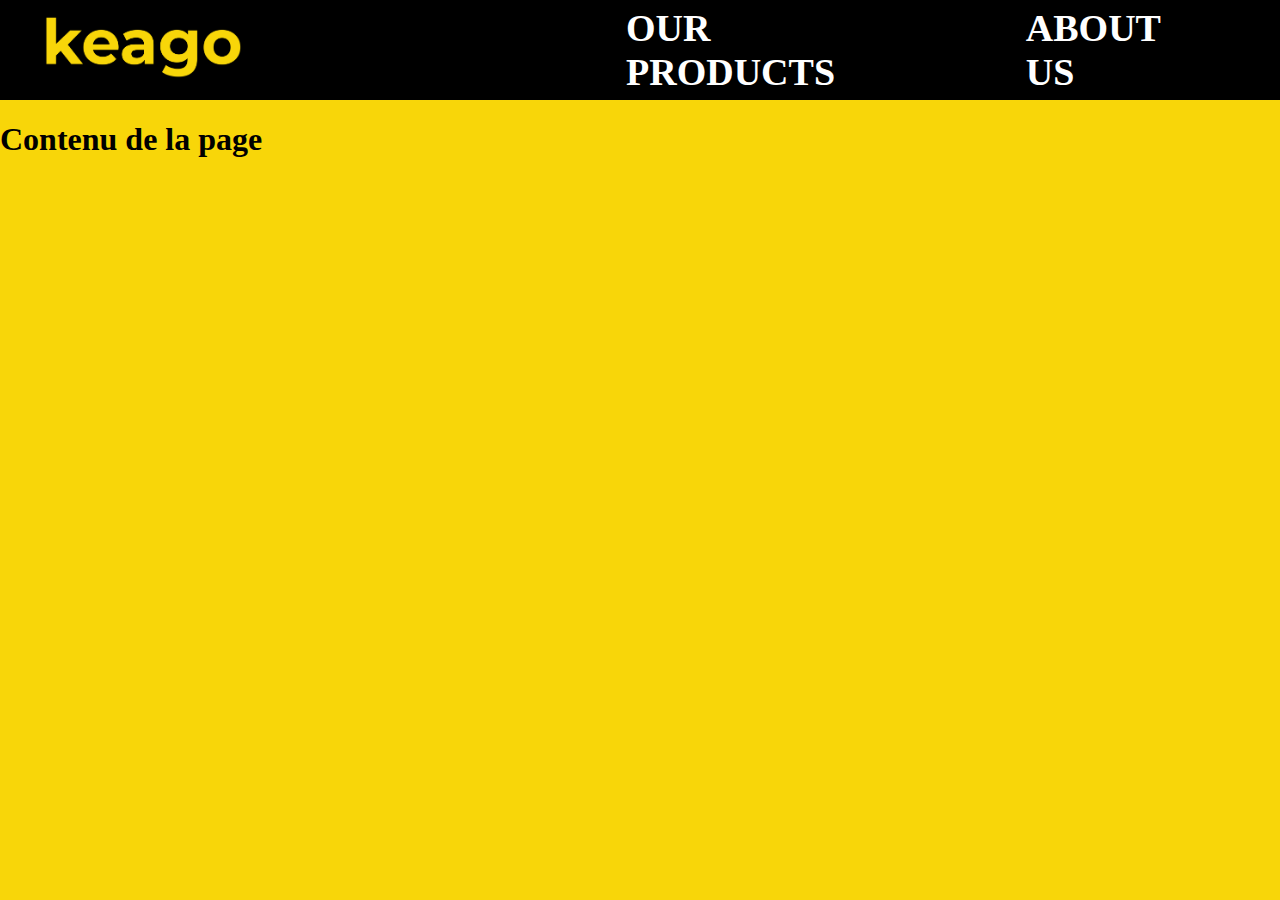
==== index.html @ 1e046e8f "Modification page produit ajout d'animation Header reponsive" ====
<!DOCTYPE html>
<html lang="fr">
  <head>
    <meta charset="utf-8">
    <title>Modèle de page</title>
    <meta charset="UTF-8">
    <meta name="description" content="Contenu de ma page">
    <meta name="author" content="Équipe 20 P2022 HÉTIC">
    <meta name="viewport" content="width=device-width, initial-scale=1.0">
    <link rel="stylesheet" href="fonts/TruenoRg.otf">
    <link rel="stylesheet" href="fonts/TruenoSBd.otf">
    <link rel="stylesheet" href="styles/style.css"/>
  </head>
  <body>
    <header>
      <div class="burgerMenu">
        <nav role="navigation">
          <div id="menuToggle">
            <input type="checkbox" />
            <span></span>
            <span></span>
            <span></span>
            <ul id="menu">
              <a href="ourProducts.html" class="burgerOption"><li>OUR PRODUCTS</li></a>
              <a href="aboutUs.html" class="burgerOption"><li>ABOUT US</li></a>
            </ul>
          </div>
        </nav>
      </div>
      <a href="index.html" class="keagoLogo">
        <img src="images/keago_logo.png" alt="logo">
      </a>
      <a href="ourProducts.html" class="header_option1">
        <h1>OUR PRODUCTS</h1>
      </a>
      <a href="aboutUs.html"  class="header_option2">
        <h1>ABOUT US</h1>
      </a>
    </header>
    <h1>Contenu de la page</h1>
    <script src="scripts/app.js"></script>
  </body>
</html>
---- styles/style.css ----
body { margin: 0 auto; background: #f8d609; }

header { margin: 0 auto; height: 9vh; min-width: 320px; min-height: 100px; background: black; display: flex; align-items: center; font-family: 'TruenoSBd'; font-size: 19px; }

header img { margin: 0 0 0 5vh; width: 18vh; min-width: 197px; min-height: 63px; }

.header_option1 { text-decoration: none; color: white; margin: 0 0 0 45%; }

.header_option2 { text-decoration: none; color: white; margin: 0 5% 0 7.85%; }

.header_option1:hover, .header_option2:hover { color: #F8D609; transition: all 0.2s ease-in; }

div.burgerMenu { display: none; }

@media screen and (max-width: 1850px) { .header_option1 { text-decoration: none; color: white; margin: 0 0 0 30%; } }
@media screen and (max-width: 1150px) { .keagoLogo { margin: 0 auto; }
  .header_option1 { display: none; }
  .header_option2 { display: none; }
  div.burgerMenu { display: block; }
  a.burgerOption { text-decoration: none; color: white; transition: color 0.3s ease; }
  a.burgerOption:hover { color: #F8D609; }
  #menuToggle { display: block; position: relative; left: 100%; z-index: 1; -webkit-user-select: none; user-select: none; }
  #menuToggle input { display: block; width: 40px; height: 32px; position: absolute; top: -7px; left: -5px; cursor: pointer; opacity: 0; z-index: 2; -webkit-touch-callout: none; }
  #menuToggle span { display: block; width: 33px; height: 4px; margin-bottom: 5px; position: relative; background: white; border-radius: 3px; z-index: 1; transform-origin: 4px 0px; transition: transform 0.5s cubic-bezier(0.77, 0.2, 0.05, 1), background 0.5s cubic-bezier(0.77, 0.2, 0.05, 1), opacity 0.55s ease; }
  #menuToggle span:first-child { transform-origin: 0% 0%; }
  #menuToggle span:nth-last-child(2) { transform-origin: 0% 100%; }
  #menuToggle input:checked ~ span { opacity: 1; transform: rotate(45deg) translate(-2px, -1px); background: #F8D609; }
  #menuToggle input:checked ~ span:nth-last-child(3) { opacity: 0; transform: rotate(0deg) scale(0.2, 0.2); }
  #menuToggle input:checked ~ span:nth-last-child(2) { transform: rotate(-45deg) translate(0, -1px); }
  #menu { position: absolute; width: 30vw; height: 20vh; min-width: 320px; margin: -3.5vh 0 0 -50px; padding: 1vh 0 0 10vw; top: 9vh; background: black; list-style-type: none; -webkit-font-smoothing: antialiased; transform-origin: 0% 0%; transform: translate(-100%, 0); transition: transform 0.5s cubic-bezier(0.77, 0.2, 0.05, 1); }
  #menu li { margin-left: 10px; margin-right: 0; padding: 10px 0; font-size: 3vh; }
  #menuToggle input:checked ~ ul { transform: none; } }
main { font-family: TruenoSBd; }

.productsDisplay { height: 91vh; min-height: 700px; background-image: radial-gradient(circle at bottom left, #f8d609, rgba(253, 80, 0, 0.5) 150%); display: flex; align-items: center; flex-direction: column; }

.displayAnimation { position: relative; width: 60vw; height: 500px; display: flex; justify-content: center; align-items: flex-end; }

.padlock_display_animation { width: 8vw; height: 20vh; position: relative; }

.padlock_display_animation:hover .padlock_ring_display { transform: translateY(-22px); transition-duration: 0.5s; }

.padlock_display_animation img { width: 70%; position: absolute; left: 15%; bottom: 0; transition-duration: 0.5s; z-index: 4; }

.deadbolt_display_animation { width: 8vw; height: 35vh; position: relative; }

.deadbolt_display_animation:hover .deadbolt_display { transform: rotate(60deg); transition-duration: 0.5s; }

.deadbolt_display_animation img { width: 70%; position: absolute; left: 15%; bottom: -38px; transition-duration: 0.5s; z-index: 3; }

.mortise_display_animation { width: 13vw; height: 46vh; position: relative; }

.mortise_display_animation:hover .mortise_display { transform: rotate(30deg); transition-duration: 0.5s; }

.mortise_display_animation img { width: 140%; position: absolute; left: -20%; bottom: 0; transition-duration: 0.5s; z-index: 2; }

.indoor_latch_display_animation { width: 15vw; height: 13vh; position: relative; }

.indoor_latch_display_animation:hover .indoor_latch_display { transform: rotate(30deg); transition-duration: 0.5s; }

.indoor_latch_display_animation img { width: 160%; position: absolute; left: -50%; bottom: 0; transition-duration: 0.5s; z-index: 1; }

.productsDisplay_img { width: 60vw; margin-left: 19vw; margin-top: 10vh; }

.productsDisplayIntroduction { margin-top: 3vh; }

.productsDisplay_button { margin-top: 3vh; text-decoration: none; color: white; width: 250px; background-color: black; border-radius: 100px; display: flex; justify-content: center; align-items: center; }

.productsDisplay_button:hover { color: black; background-color: white; transition: All 0.2s ease-in; }

.productsComparesion { background-color: white; width: 100vw; height: 100vh; display: flex; flex-wrap: wrap; justify-content: center; align-items: center; }

.productscomparesion_product1 { width: 46vw; height: 46vh; background-color: black; border-radius: 20px; margin: 0 2vh 0 0; display: flex; align-items: center; }

.productscomparesion_product1:hover .mortise_latch { transform: rotate(40deg); transition-duration: 0.5s; }

.product1_containerImg { width: 22%; height: 100%; margin-left: 4%; margin-right: 2%; position: relative; }

.product1_containerImg img { position: absolute; top: 6%; left: -50%; width: 150%; transition-duration: 0.5s; }

.productscomparesion_product1 .mortise_description { width: 72%; height: 80%; background-color: black; color: white; font-size: 1.5rem; display: flex; justify-content: center; flex-wrap: wrap; }

.productscomparesion_product1 .mortise_description h2 { margin: 0 auto; }

.products1_characteristic { width: 96%; height: 68%; text-align: center; }

.products1_characteristic img { width: 80%; height: 80%; }

.mortise_description .mortise_text { width: 100%; }

.productscomparesion_product2 { width: 46vw; height: 46vh; background-color: black; border-radius: 20px; margin: 0 0 0 2vh; display: flex; align-items: center; }

.productscomparesion_product2:hover .deadbolt_latch { transform: rotate(60deg); transition-duration: 0.5s; }

.product2_containerImg { width: 22%; height: 100%; margin-left: 4%; margin-right: 2%; position: relative; }

.product2_containerImg img { width: 50%; position: absolute; top: 20%; left: 15%; transition-duration: 0.5s; }

.productscomparesion_product2 .deadbolt_description { width: 72%; height: 80%; background-color: black; color: white; font-size: 1.5rem; display: flex; justify-content: center; flex-wrap: wrap; }

.productscomparesion_product2 .deadbolt_description h2 { margin: 0 auto; }

.productscomparesion_product2 .deadbolt_description img { width: 98%; height: 68%; }

.dead_description .deadbolt_text { width: 100%; }

.productscomparesion_product3 { width: 46vw; height: 46vh; background-color: black; border-radius: 20px; margin: 0 2vh 0 0; display: flex; align-items: center; }

.productscomparesion_product3:hover .product3_containerImg img { transform: rotate(40deg); transition-duration: 0.5s; }

.product3_containerImg { width: 22%; height: 100%; margin-left: 4%; margin-right: 2%; position: relative; }

.product3_containerImg img { width: 180%; position: absolute; top: 40%; left: -80%; transition-duration: 0.5s; }

.productscomparesion_product3 .indoor_latch_description { width: 72%; height: 80%; background-color: black; color: white; font-size: 1.5rem; display: flex; justify-content: center; flex-wrap: wrap; }

.productscomparesion_product3 .indoor_latch_description h2 { margin: 0 auto; }

.productscomparesion_product3 .indoor_latch_description img { width: 98%; height: 68%; }

.indoor_latch_description .indoor_latch_text { width: 100%; }

.productscomparesion_product4 { width: 46vw; height: 46vh; background-color: black; border-radius: 20px; margin: 0 0 0 2vh; display: flex; align-items: center; }

.productscomparesion_product4:hover .padlock_ring { transform: translateY(-23px); transition-duration: 0.5s; }

.product4_containerImg { width: 22%; height: 100%; margin-left: 4%; margin-right: 2%; position: relative; }

.product4_containerImg img { position: absolute; width: 60%; top: 25%; left: 10%; transition-duration: 0.5s; }

.productscomparesion_product4 .padlock_description { width: 72%; height: 80%; background-color: black; color: white; font-size: 1.5rem; display: flex; justify-content: center; flex-wrap: wrap; }

.productscomparesion_product4 .padlock_description h2 { margin: 0 auto; }

.productscomparesion_product4 .padlock_description img { width: 98%; height: 68%; }

.padlock_description .padlock_text { width: 100%; }

.footerTest { width: 100vw; height: 10vh; background-color: red; }

@media screen and (max-width: 1850px) { .productscomparesion_product1 { width: 45vw; }
  .productscomparesion_product2 { width: 45vw; }
  .productscomparesion_product3 { width: 45vw; }
  .productscomparesion_product4 { width: 45vw; } }
@media screen and (max-width: 1150px) { .productsDisplay_img { width: 80vw; margin: 0; }
  .productscomparesion_product1 { width: 80vw; margin: 2.5vh 0 1.5vh; }
  .productscomparesion_product2 { width: 80vw; margin: 1.5vh 0 1.5vh; }
  .productscomparesion_product3 { width: 80vw; margin: 1.5vh 0 1.5vh; }
  .productscomparesion_product4 { width: 80vw; margin: 1.5vh 0 2.5vh; }
  .productsComparesion { height: 100%; } }

/*# sourceMappingURL=style.css.map */
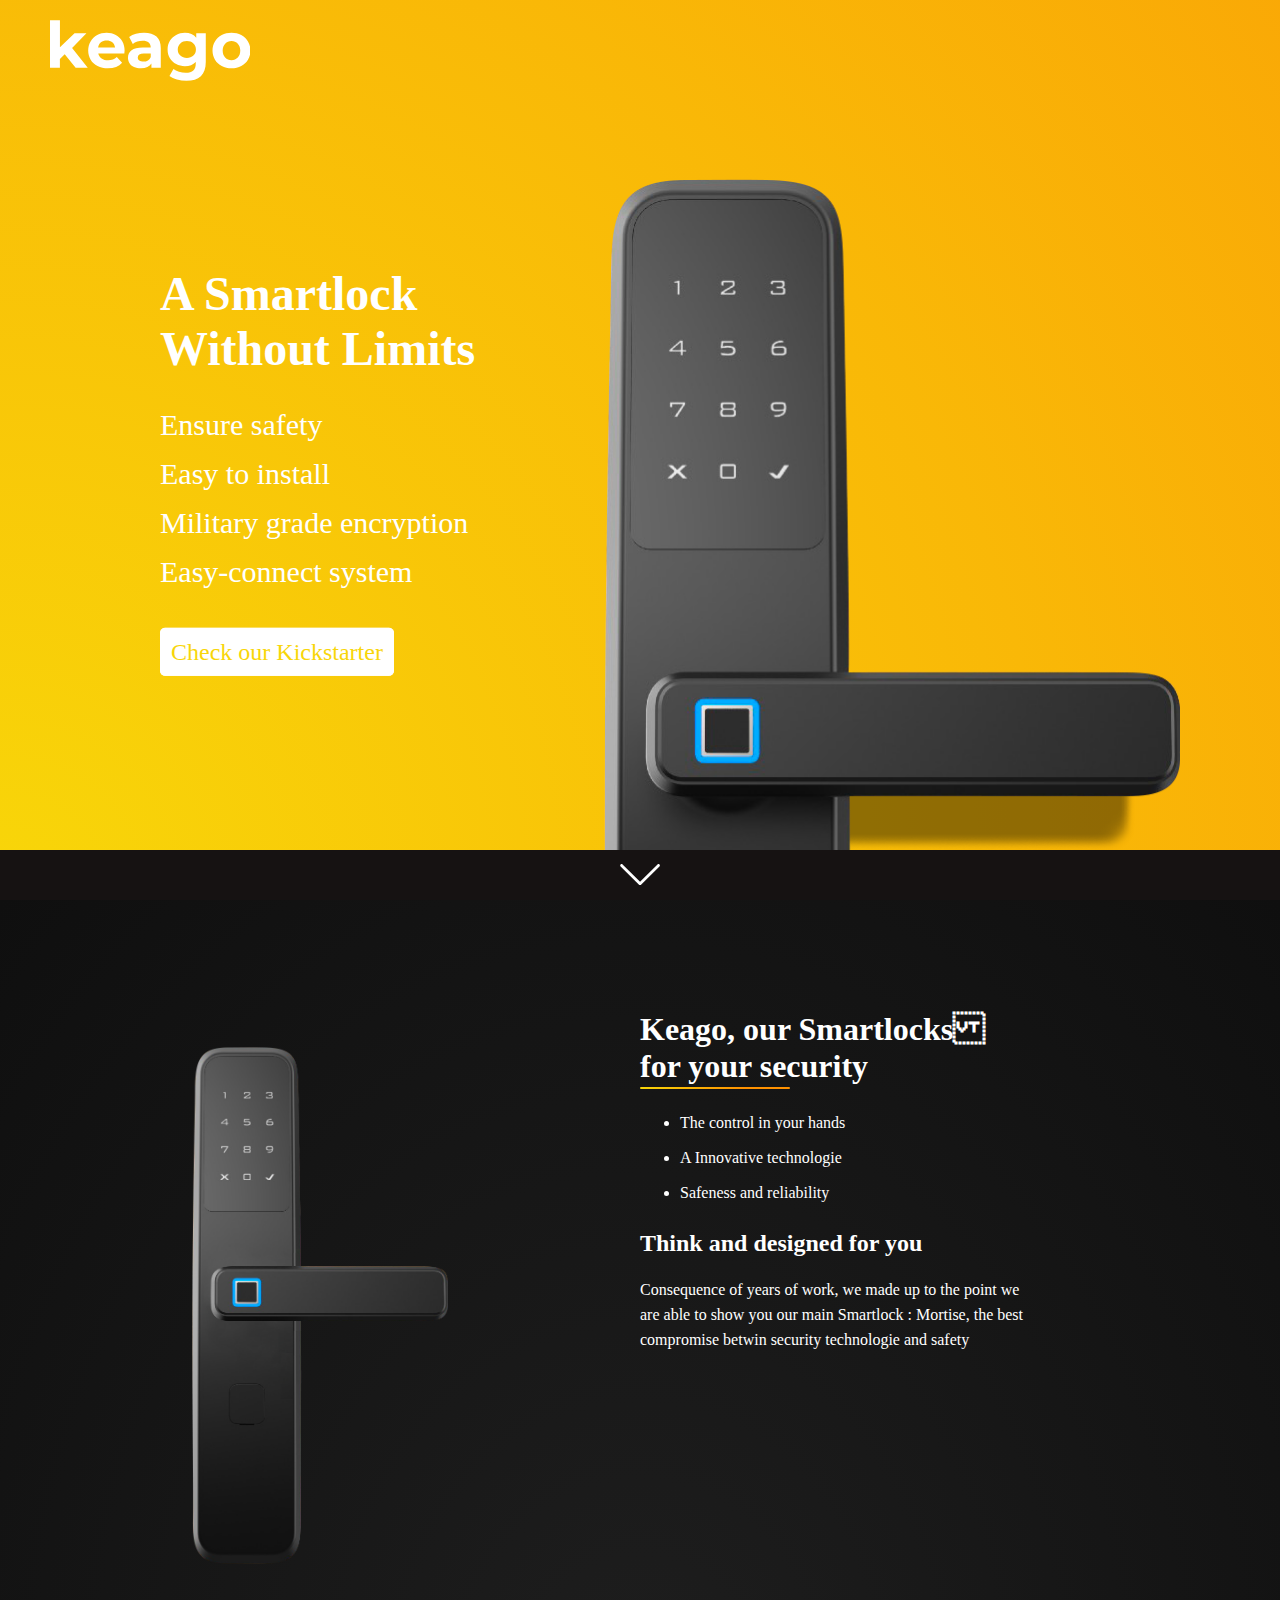
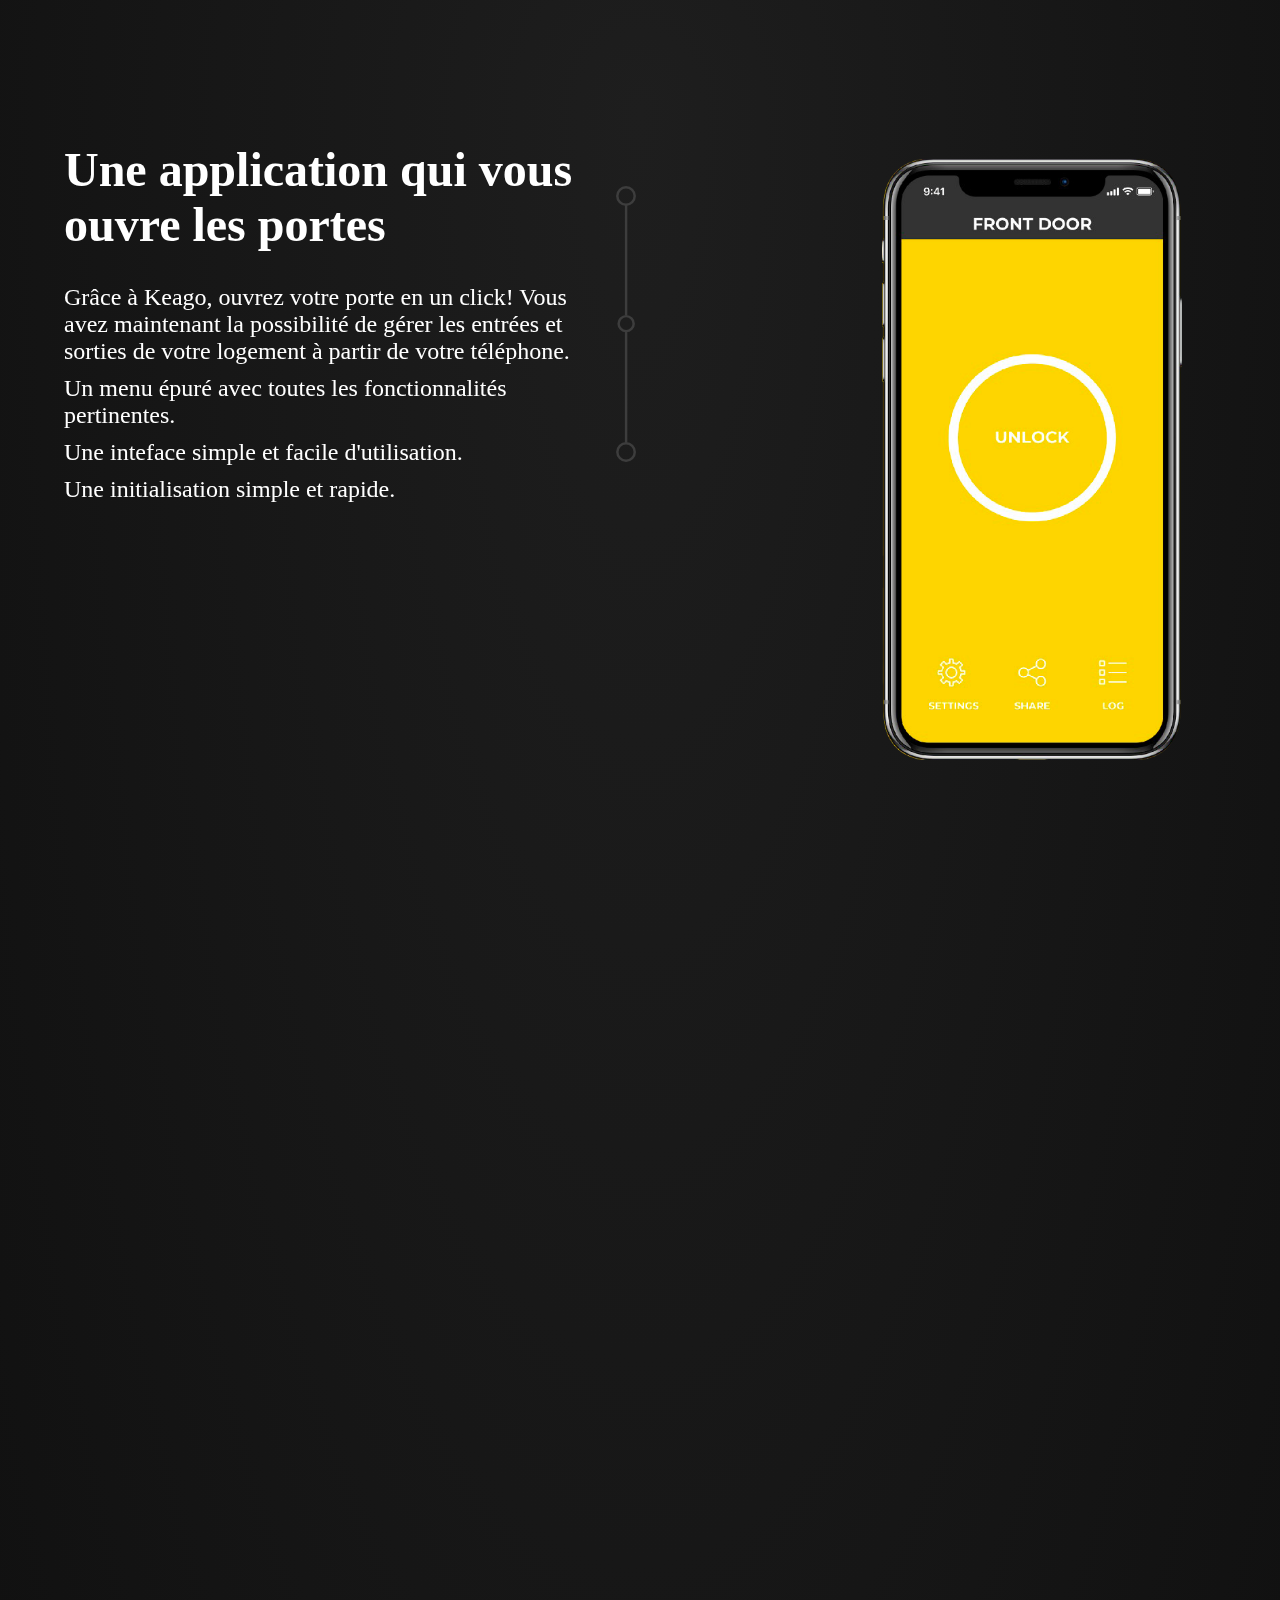
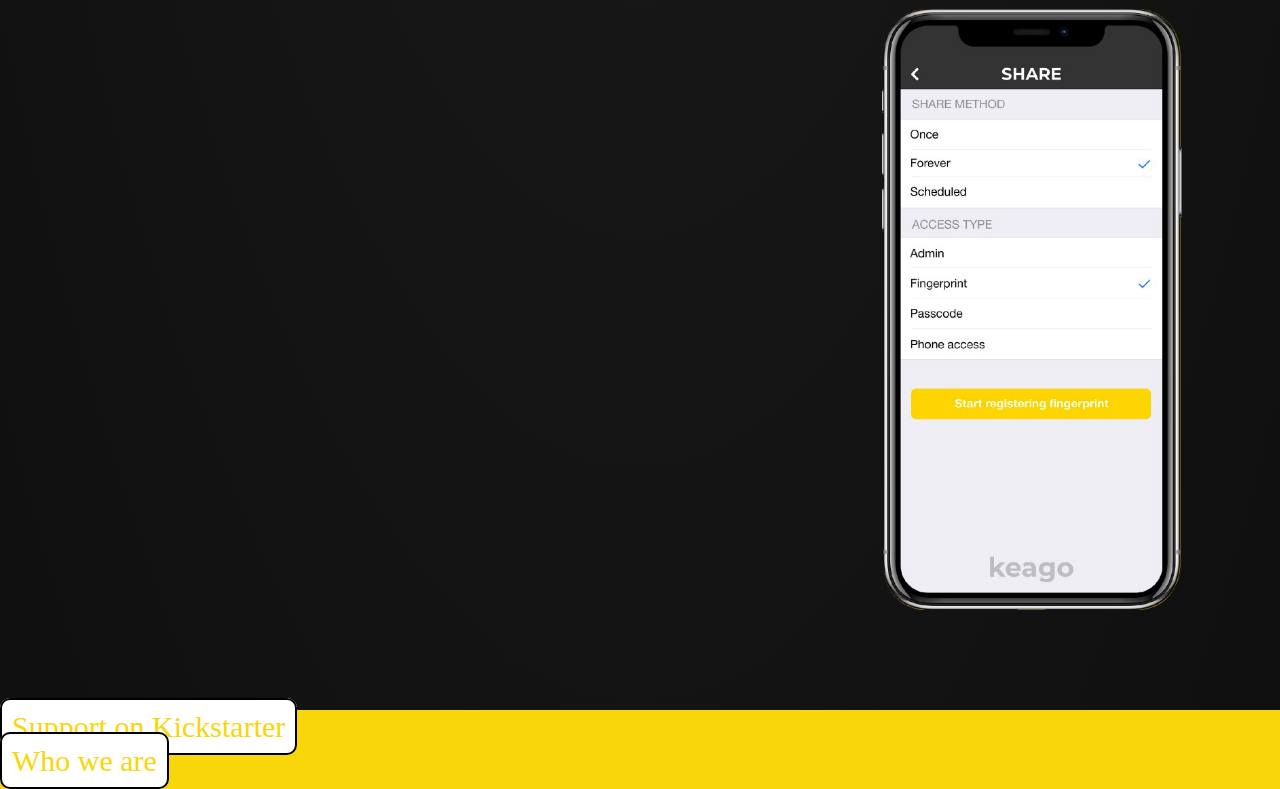
==== commit 3e73d747: "Presentation Mobile + responsive" ====
--- a/index.html
+++ b/index.html
@@ -5,39 +5,86 @@
     <title>Modèle de page</title>
     <meta charset="UTF-8">
     <meta name="description" content="Contenu de ma page">
-    <meta name="author" content="Équipe 20 P2022 HÉTIC">
+    <meta name="keywords" content="HTML,CSS,XML,JavaScript">
+    <meta name="author" content="Louis Stuyck">
     <meta name="viewport" content="width=device-width, initial-scale=1.0">
-    <link rel="stylesheet" href="fonts/TruenoRg.otf">
-    <link rel="stylesheet" href="fonts/TruenoSBd.otf">
     <link rel="stylesheet" href="styles/style.css"/>
   </head>
   <body>
-    <header>
-      <div class="burgerMenu">
-        <nav role="navigation">
-          <div id="menuToggle">
-            <input type="checkbox" />
-            <span></span>
-            <span></span>
-            <span></span>
-            <ul id="menu">
-              <a href="ourProducts.html" class="burgerOption"><li>OUR PRODUCTS</li></a>
-              <a href="aboutUs.html" class="burgerOption"><li>ABOUT US</li></a>
-            </ul>
+    <nav>
+      <div class="logo"></div>
+    </nav>
+    <main>
+      <div class="newProd"> <!-- Produit Phare -->
+        <div class="description">
+            <div class="txt">
+                <h1>A Smartlock <br/> Without Limits</h1>
+                <p>Ensure safety</p>
+                <p>Easy to install</p>
+                <p>Military grade encryption</p>
+                <p>Easy-connect system</p>
+            </div>
+            <a href="https://www.kickstarter.com/projects/2118084512/726581252?ref=557109&amp;token=0f8d92ff" target="_blank">Check our Kickstarter</a>
+        </div>
+        <div class="produit"></div>
+      <a id="next" href="#newPres"></a>
+      </div>
+      <div class="newPres" id="newPres"> <!-- Presentation Produit Phare -->
+        <div class="presProduct"></div>
+        <div class="presTxt">
+          <h1>Keago, our Smartlocks+<br/>for your security</h1>
+          <div class="trait"></div>
+          <ul>
+            <li>The control in your hands</li>
+            <li>A Innovative technologie</li>
+            <li>Safeness and reliability</li>
+          </ul>
+          <h2>Think and designed for you</h2>
+          <p>Consequence of years of work, we made up to the point we are able to show you our main Smartlock : Mortise, the best compromise betwin security technologie and safety</p>
+        </div>
+      </div>
+      <div class="appMob">
+          <div class="container">
+            <div class="txtMob">
+              <div class="txtMob_1">
+                  <h1>Une application qui vous ouvre les portes</h1>
+                  <p>Grâce à Keago, ouvrez votre porte en un click! Vous avez maintenant la possibilité de gérer les entrées et sorties de votre logement à partir de votre téléphone.</p>
+                  <p class="slide_1">Un menu épuré avec toutes les fonctionnalités pertinentes.</p>
+                  <p class="slide_2">Une inteface simple et facile d'utilisation.</p>
+                  <p class="slide_3">Une initialisation simple et rapide.</p>
+              </div>
+              <div class="progress">
+                <div class="progress-container">
+                  <div class="progress-bar" id="progressBar"></div>
+                </div>
+              </div>
+            </div>
+            <div class="parallax_1"></div>
+            <div class="parallax_2"></div>
+            <div class="parallax_3"></div>
           </div>
-        </nav>
       </div>
-      <a href="index.html" class="keagoLogo">
-        <img src="images/keago_logo.png" alt="logo">
-      </a>
-      <a href="ourProducts.html" class="header_option1">
-        <h1>OUR PRODUCTS</h1>
-      </a>
-      <a href="aboutUs.html"  class="header_option2">
-        <h1>ABOUT US</h1>
-      </a>
-    </header>
-    <h1>Contenu de la page</h1>
+      <div class="safe">
+        <div class="lock">
+
+        </div>
+        <div class="cyber">
+
+        </div>
+      </div>
+      <div class="downButton">
+        <div class='kickstarter'>
+            <a href="https://www.kickstarter.com/projects/2118084512/726581252?ref=557109&amp;token=0f8d92ff" target="_blank">Support on Kickstarter</a>
+        </div>
+        <div class="aboutUs">
+            <a href="#">Who we are</a>
+        </div>
+      </div>
+    </main>
+    <footer>
+
+    </footer>
     <script src="scripts/app.js"></script>
   </body>
 </html>
--- a/styles/style.css
+++ b/styles/style.css
@@ -1,152 +1,111 @@
-body { margin: 0 auto; background: #f8d609; }
+@charset "UTF-8";
+/*# sourceMappingURL=style.css.map */
+html { margin: 0; }
 
-header { margin: 0 auto; height: 9vh; min-width: 320px; min-height: 100px; background: black; display: flex; align-items: center; font-family: 'TruenoSBd'; font-size: 19px; }
+body { background-color: #f8d609; margin: 0; }
 
-header img { margin: 0 0 0 5vh; width: 18vh; min-width: 197px; min-height: 63px; }
+/** Navigation/Menu Start **/
+nav .logo { background: url("../img/logo.svg") no-repeat; background-size: cover; width: 200px; height: 61px; position: absolute; z-index: 999; top: 20px; left: 50px; }
 
-.header_option1 { text-decoration: none; color: white; margin: 0 0 0 45%; }
+/** Navigation/Menu End **/
+/** Produit Phare Start **/
+.newProd { background-image: radial-gradient(circle at bottom left, #f8d609, rgba(253, 80, 0, 0.5) 150%); height: 100vh; min-height: 570px; }
 
-.header_option2 { text-decoration: none; color: white; margin: 0 5% 0 7.85%; }
+.newProd .description { position: absolute; top: 50%; transform: translate(40%, -50%); width: 400px; font-size: 24px; color: white; }
 
-.header_option1:hover, .header_option2:hover { color: #F8D609; transition: all 0.2s ease-in; }
+.newProd .description .txt { margin-bottom: 50px; width: 350px; }
 
-div.burgerMenu { display: none; }
+.newProd .description .txt p { margin: 15px 0; width: 100%; font-size: 1.875rem; }
 
-@media screen and (max-width: 1850px) { .header_option1 { text-decoration: none; color: white; margin: 0 0 0 30%; } }
-@media screen and (max-width: 1150px) { .keagoLogo { margin: 0 auto; }
-  .header_option1 { display: none; }
-  .header_option2 { display: none; }
-  div.burgerMenu { display: block; }
-  a.burgerOption { text-decoration: none; color: white; transition: color 0.3s ease; }
-  a.burgerOption:hover { color: #F8D609; }
-  #menuToggle { display: block; position: relative; left: 100%; z-index: 1; -webkit-user-select: none; user-select: none; }
-  #menuToggle input { display: block; width: 40px; height: 32px; position: absolute; top: -7px; left: -5px; cursor: pointer; opacity: 0; z-index: 2; -webkit-touch-callout: none; }
-  #menuToggle span { display: block; width: 33px; height: 4px; margin-bottom: 5px; position: relative; background: white; border-radius: 3px; z-index: 1; transform-origin: 4px 0px; transition: transform 0.5s cubic-bezier(0.77, 0.2, 0.05, 1), background 0.5s cubic-bezier(0.77, 0.2, 0.05, 1), opacity 0.55s ease; }
-  #menuToggle span:first-child { transform-origin: 0% 0%; }
-  #menuToggle span:nth-last-child(2) { transform-origin: 0% 100%; }
-  #menuToggle input:checked ~ span { opacity: 1; transform: rotate(45deg) translate(-2px, -1px); background: #F8D609; }
-  #menuToggle input:checked ~ span:nth-last-child(3) { opacity: 0; transform: rotate(0deg) scale(0.2, 0.2); }
-  #menuToggle input:checked ~ span:nth-last-child(2) { transform: rotate(-45deg) translate(0, -1px); }
-  #menu { position: absolute; width: 30vw; height: 20vh; min-width: 320px; margin: -3.5vh 0 0 -50px; padding: 1vh 0 0 10vw; top: 9vh; background: black; list-style-type: none; -webkit-font-smoothing: antialiased; transform-origin: 0% 0%; transform: translate(-100%, 0); transition: transform 0.5s cubic-bezier(0.77, 0.2, 0.05, 1); }
-  #menu li { margin-left: 10px; margin-right: 0; padding: 10px 0; font-size: 3vh; }
-  #menuToggle input:checked ~ ul { transform: none; } }
-main { font-family: TruenoSBd; }
+.newProd .description a { text-decoration: none; color: #f8d609; padding: 10px; border: 1px solid white; background-color: white; border-radius: 5px; margin-top: 10px; }
 
-.productsDisplay { height: 91vh; min-height: 700px; background-image: radial-gradient(circle at bottom left, #f8d609, rgba(253, 80, 0, 0.5) 150%); display: flex; align-items: center; flex-direction: column; }
+.newProd .description a:hover { color: white; background-color: #009E74; transition-duration: 300ms; }
 
-.displayAnimation { position: relative; width: 60vw; height: 500px; display: flex; justify-content: center; align-items: flex-end; }
+.newProd .produit { background: url("../img/serrure.png") no-repeat; background-position: bottom 0 right 100px; background-size: 45%; background-attachment: fixed; height: 100vh; min-height: 570px; }
 
-.padlock_display_animation { width: 8vw; height: 20vh; position: relative; }
+.newProd #next { width: 100vw; height: 50px; background-color: #161212; background-image: url("../img/down-arrow.svg"); background-size: 40px; background-repeat: no-repeat; background-position: center; position: absolute; bottom: 0; }
 
-.padlock_display_animation:hover .padlock_ring_display { transform: translateY(-22px); transition-duration: 0.5s; }
+@media screen and (max-width: 1000px) { .newProd .description { transform: translate(20%, -50%); }
+  .newProd .produit { background-position: bottom 0 right 10px; } }
+@media screen and (max-width: 835px) { .newProd .description { transform: translate(10%, -50%); } }
+@media screen and (max-width: 800px) { .newProd .description .txt h1 { font-size: 8vw; width: 100%; }
+  .newProd { min-height: 460px; }
+  .newProd .produit { background: url("../img/serrure.png") no-repeat; background-position: bottom 0 right 50%; right: 50%; top: 50%; background-size: 300px; background-attachment: fixed; width: 100vw; min-height: 460px; }
+  .newProd .description { transform: translate(50%, -50%); right: 50%; top: 40%; width: 100vw; }
+  .newProd .description .txt { margin: 0 auto; text-align: center; }
+  .newProd .description p { display: none; }
+  .newProd .description a { text-align: center; margin-left: calc(50% - 122.5px); } }
+@media screen and (max-height: 460px) { .newProd #next { width: 100px; height: 50px; border-radius: 10px; left: 80%; bottom: 20px; }
+  .newProd .description { transform: translate(50%, -50%); top: 200px; } }
+@media screen and (max-height: 570px) and (min-width: 800px) { .newProd #next { width: 100px; height: 50px; border-radius: 10px; left: 80%; bottom: 20px; }
+  .newProd .description { transform: translate(10%, -50%); top: 300px; } }
+/** Produit Phare End **/
+/** Presentation Produit Phare Start **/
+.newPres { height: 90vh; min-height: 420px; background-image: radial-gradient(at bottom, #1e1e1e, black 200%); width: 100vw; display: flex; flex-direction: row; }
 
-.padlock_display_animation img { width: 70%; position: absolute; left: 15%; bottom: 0; transition-duration: 0.5s; z-index: 4; }
+.newPres .presProduct { width: 50vw; background-image: url("../img/hotProduct.png"); background-repeat: no-repeat; background-size: 20vw; background-position: top 50% left 50%; height: 100%; }
 
-.deadbolt_display_animation { width: 8vw; height: 35vh; position: relative; }
+.newPres .presTxt { color: white; width: 50vw; padding-top: 10vh; }
 
-.deadbolt_display_animation:hover .deadbolt_display { transform: rotate(60deg); transition-duration: 0.5s; }
+.newPres .presTxt .trait { background-image: linear-gradient(to right, #f8d609, #FF9100 70%); border-radius: 5px; height: 2px; width: 150px; margin-top: -20px; }
 
-.deadbolt_display_animation img { width: 70%; position: absolute; left: 15%; bottom: -38px; transition-duration: 0.5s; z-index: 3; }
+.newPres .presTxt li { line-height: 35px; }
 
-.mortise_display_animation { width: 13vw; height: 46vh; position: relative; }
+.newPres .presTxt p { width: 60%; line-height: 25px; }
 
-.mortise_display_animation:hover .mortise_display { transform: rotate(30deg); transition-duration: 0.5s; }
+@media screen and (max-height: 400px) { .newPres .presProduct { background-size: 175px; height: 400px; } }
+@media screen and (max-width: 660px) { .newPres .presTxt p { width: 90%; } }
+@media screen and (max-width: 800px) { .newPres { height: 220vh; flex-direction: column; }
+  .newPres .presTxt { margin: 0 auto; text-align: justify; padding-top: 0; }
+  .newPres .presTxt p { width: 85%; text-align: justify; }
+  .newPres .presTxt h1 { text-align: left; }
+  .newPres .presTxt li { margin: 0 auto; }
+  .newPres .presProduct { width: 100vw; background-size: 290px; background-position: top 50% left 70%; background-attachment: fixed; height: 100%; } }
+/** Presentation Produit Phare End **/
+/** Presentation Appli Mob Start **/
+.appMob { background: radial-gradient(at top, #1e1e1e, black 200%); }
 
-.mortise_display_animation img { width: 140%; position: absolute; left: -20%; bottom: 0; transition-duration: 0.5s; z-index: 2; }
+.container { width: 100vw; padding: 0; }
 
-.indoor_latch_display_animation { width: 15vw; height: 13vh; position: relative; }
+.parallax_1 { background: url("../img/appliA.png") no-repeat center; background-size: 300px; background-position-x: 90%; height: 700px; margin-left: 45vw; width: 50vw; }
 
-.indoor_latch_display_animation:hover .indoor_latch_display { transform: rotate(30deg); transition-duration: 0.5s; }
+.parallax_2 { background: url("../img/appliB.png") no-repeat center; background-size: 300px; background-position-x: 90%; background-attachment: fixed; height: 700px; width: 50vw; margin-left: 45vw; }
 
-.indoor_latch_display_animation img { width: 160%; position: absolute; left: -50%; bottom: 0; transition-duration: 0.5s; z-index: 1; }
+.parallax_3 { background: url("../img/appliC.png") no-repeat center; background-size: 300px; background-position-x: 90%; height: 700px; padding-bottom: 100px; width: 50vw; margin-left: 45vw; }
 
-.productsDisplay_img { width: 60vw; margin-left: 19vw; margin-top: 10vh; }
+.txtMob { height: 1%; width: 50vw; float: left; position: relative; font-size: 24px; color: white; left: 5%; bottom: -300%; display: flex; flex-direction: row; height: 500px; }
 
-.productsDisplayIntroduction { margin-top: 3vh; }
+.txtMob { float: left; position: -webkit-sticky; position: sticky; top: 20%; font-size: 24px; color: white; margin-bottom: 10%; }
 
-.productsDisplay_button { margin-top: 3vh; text-decoration: none; color: white; width: 250px; background-color: black; border-radius: 100px; display: flex; justify-content: center; align-items: center; }
+.txtMob_1 { width: 80%; height: 50%; }
 
-.productsDisplay_button:hover { color: black; background-color: white; transition: All 0.2s ease-in; }
+.txtMob p { margin: 10px 0; color: white; }
 
-.productsComparesion { background-color: white; width: 100vw; height: 100vh; display: flex; flex-wrap: wrap; justify-content: center; align-items: center; }
+.progress { margin-left: 40px; width: 20px; height: 760px; transform: translateY(10%); }
 
-.productscomparesion_product1 { width: 46vw; height: 46vh; background-color: black; border-radius: 20px; margin: 0 2vh 0 0; display: flex; align-items: center; }
+.progress-container { background: url(../img/A.svg) no-repeat; background-size: 20px; height: 760px; width: 20px; }
 
-.productscomparesion_product1:hover .mortise_latch { transform: rotate(40deg); transition-duration: 0.5s; }
+.progress-bar { background: url(../img/B.svg) no-repeat; background-size: 20px; height: 0vh; width: 20px; }
 
-.product1_containerImg { width: 22%; height: 100%; margin-left: 4%; margin-right: 2%; position: relative; }
+@media screen and (max-width: 800px) { .parallax_2, .parallax_3 { display: none; }
+  .parallax_1 { background-size: 200px; }
+  .txtMob_1 { position: relative; width: 100%; margin: 0; left: 0; }
+  .progress { display: none; } }
+@media screen and (max-height: 600px) { .parallax_2, .parallax_3 { display: none; }
+  .parallax_1 { background-size: 200px; }
+  .txtMob_1 { position: relative; width: 100%; margin: 0 0 0 20px; left: 0; }
+  .progress { display: none; } }
+@media screen and (max-width: 600px) { .parallax_1, .parallax_2, .parallax_3 { background-size: 100px; }
+  .txtMob_1 { position: relative; width: 100%; margin: 0 0 0 20px; left: 0; }
+  .progress { display: none; } }
+/** Presentation Appli Mob End **/
+/** Securité Start **/
+/** Securité End **/
+/** Lien start **/
+.downButton a { text-decoration: none; color: #f8d609; padding: 10px; border: 2px solid black; background-color: white; border-radius: 10px; margin-top: 10px; font-size: 30px; width: 500px; }
 
-.product1_containerImg img { position: absolute; top: 6%; left: -50%; width: 150%; transition-duration: 0.5s; }
+.downButton a:hover { color: white; transition-duration: 300ms; }
 
-.productscomparesion_product1 .mortise_description { width: 72%; height: 80%; background-color: black; color: white; font-size: 1.5rem; display: flex; justify-content: center; flex-wrap: wrap; }
-
-.productscomparesion_product1 .mortise_description h2 { margin: 0 auto; }
-
-.products1_characteristic { width: 96%; height: 68%; text-align: center; }
-
-.products1_characteristic img { width: 80%; height: 80%; }
-
-.mortise_description .mortise_text { width: 100%; }
-
-.productscomparesion_product2 { width: 46vw; height: 46vh; background-color: black; border-radius: 20px; margin: 0 0 0 2vh; display: flex; align-items: center; }
-
-.productscomparesion_product2:hover .deadbolt_latch { transform: rotate(60deg); transition-duration: 0.5s; }
-
-.product2_containerImg { width: 22%; height: 100%; margin-left: 4%; margin-right: 2%; position: relative; }
-
-.product2_containerImg img { width: 50%; position: absolute; top: 20%; left: 15%; transition-duration: 0.5s; }
-
-.productscomparesion_product2 .deadbolt_description { width: 72%; height: 80%; background-color: black; color: white; font-size: 1.5rem; display: flex; justify-content: center; flex-wrap: wrap; }
-
-.productscomparesion_product2 .deadbolt_description h2 { margin: 0 auto; }
-
-.productscomparesion_product2 .deadbolt_description img { width: 98%; height: 68%; }
-
-.dead_description .deadbolt_text { width: 100%; }
-
-.productscomparesion_product3 { width: 46vw; height: 46vh; background-color: black; border-radius: 20px; margin: 0 2vh 0 0; display: flex; align-items: center; }
-
-.productscomparesion_product3:hover .product3_containerImg img { transform: rotate(40deg); transition-duration: 0.5s; }
-
-.product3_containerImg { width: 22%; height: 100%; margin-left: 4%; margin-right: 2%; position: relative; }
-
-.product3_containerImg img { width: 180%; position: absolute; top: 40%; left: -80%; transition-duration: 0.5s; }
-
-.productscomparesion_product3 .indoor_latch_description { width: 72%; height: 80%; background-color: black; color: white; font-size: 1.5rem; display: flex; justify-content: center; flex-wrap: wrap; }
-
-.productscomparesion_product3 .indoor_latch_description h2 { margin: 0 auto; }
-
-.productscomparesion_product3 .indoor_latch_description img { width: 98%; height: 68%; }
-
-.indoor_latch_description .indoor_latch_text { width: 100%; }
-
-.productscomparesion_product4 { width: 46vw; height: 46vh; background-color: black; border-radius: 20px; margin: 0 0 0 2vh; display: flex; align-items: center; }
-
-.productscomparesion_product4:hover .padlock_ring { transform: translateY(-23px); transition-duration: 0.5s; }
-
-.product4_containerImg { width: 22%; height: 100%; margin-left: 4%; margin-right: 2%; position: relative; }
-
-.product4_containerImg img { position: absolute; width: 60%; top: 25%; left: 10%; transition-duration: 0.5s; }
-
-.productscomparesion_product4 .padlock_description { width: 72%; height: 80%; background-color: black; color: white; font-size: 1.5rem; display: flex; justify-content: center; flex-wrap: wrap; }
-
-.productscomparesion_product4 .padlock_description h2 { margin: 0 auto; }
-
-.productscomparesion_product4 .padlock_description img { width: 98%; height: 68%; }
-
-.padlock_description .padlock_text { width: 100%; }
-
-.footerTest { width: 100vw; height: 10vh; background-color: red; }
-
-@media screen and (max-width: 1850px) { .productscomparesion_product1 { width: 45vw; }
-  .productscomparesion_product2 { width: 45vw; }
-  .productscomparesion_product3 { width: 45vw; }
-  .productscomparesion_product4 { width: 45vw; } }
-@media screen and (max-width: 1150px) { .productsDisplay_img { width: 80vw; margin: 0; }
-  .productscomparesion_product1 { width: 80vw; margin: 2.5vh 0 1.5vh; }
-  .productscomparesion_product2 { width: 80vw; margin: 1.5vh 0 1.5vh; }
-  .productscomparesion_product3 { width: 80vw; margin: 1.5vh 0 1.5vh; }
-  .productscomparesion_product4 { width: 80vw; margin: 1.5vh 0 2.5vh; }
-  .productsComparesion { height: 100%; } }
+/** Lien End **/
 
 /*# sourceMappingURL=style.css.map */
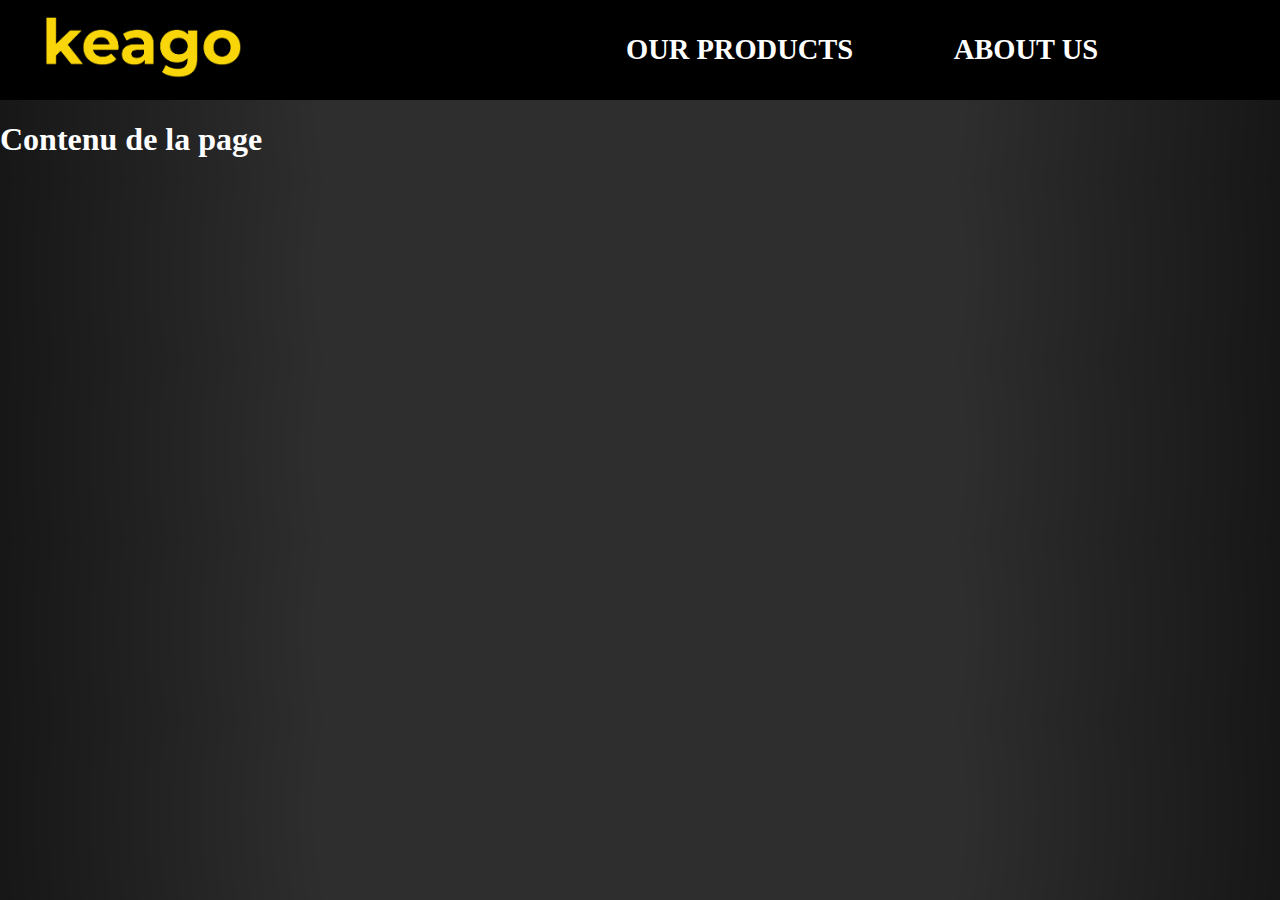
==== commit 54cafa8c: "Création de la page about Us Reste a faire : Responsive de la page" ====
--- a/index.html
+++ b/index.html
@@ -5,86 +5,39 @@
     <title>Modèle de page</title>
     <meta charset="UTF-8">
     <meta name="description" content="Contenu de ma page">
-    <meta name="keywords" content="HTML,CSS,XML,JavaScript">
-    <meta name="author" content="Louis Stuyck">
+    <meta name="author" content="Équipe 20 P2022 HÉTIC">
     <meta name="viewport" content="width=device-width, initial-scale=1.0">
+    <link rel="stylesheet" href="fonts/TruenoRg.otf">
+    <link rel="stylesheet" href="fonts/TruenoSBd.otf">
     <link rel="stylesheet" href="styles/style.css"/>
   </head>
   <body>
-    <nav>
-      <div class="logo"></div>
-    </nav>
-    <main>
-      <div class="newProd"> <!-- Produit Phare -->
-        <div class="description">
-            <div class="txt">
-                <h1>A Smartlock <br/> Without Limits</h1>
-                <p>Ensure safety</p>
-                <p>Easy to install</p>
-                <p>Military grade encryption</p>
-                <p>Easy-connect system</p>
-            </div>
-            <a href="https://www.kickstarter.com/projects/2118084512/726581252?ref=557109&amp;token=0f8d92ff" target="_blank">Check our Kickstarter</a>
-        </div>
-        <div class="produit"></div>
-      <a id="next" href="#newPres"></a>
+    <header>
+      <div class="burgerMenu">
+        <nav role="navigation">
+          <div id="menuToggle">
+            <input type="checkbox" />
+            <span></span>
+            <span></span>
+            <span></span>
+            <ul id="menu">
+              <a href="ourProducts.html" class="burgerOption"><li>OUR PRODUCTS</li></a>
+              <a href="aboutUs.html" class="burgerOption"><li>ABOUT US</li></a>
+            </ul>
+          </div>
+        </nav>
       </div>
-      <div class="newPres" id="newPres"> <!-- Presentation Produit Phare -->
-        <div class="presProduct"></div>
-        <div class="presTxt">
-          <h1>Keago, our Smartlocks-<br/>for your security</h1>
-          <div class="trait"></div>
-          <ul>
-            <li>The control in your hands</li>
-            <li>A Innovative technologie</li>
-            <li>Safeness and reliability</li>
-          </ul>
-          <h2>Think and designed for you</h2>
-          <p>Consequence of years of work, we made up to the point we are able to show you our main Smartlock : Mortise, the best compromise betwin security technologie and safety</p>
-        </div>
-      </div>
-      <div class="appMob">
-          <div class="container">
-            <div class="txtMob">
-              <div class="txtMob_1">
-                  <h1>Une application qui vous ouvre les portes</h1>
-                  <p>Grâce à Keago, ouvrez votre porte en un click! Vous avez maintenant la possibilité de gérer les entrées et sorties de votre logement à partir de votre téléphone.</p>
-                  <p class="slide_1">Un menu épuré avec toutes les fonctionnalités pertinentes.</p>
-                  <p class="slide_2">Une inteface simple et facile d'utilisation.</p>
-                  <p class="slide_3">Une initialisation simple et rapide.</p>
-              </div>
-              <div class="progress">
-                <div class="progress-container">
-                  <div class="progress-bar" id="progressBar"></div>
-                </div>
-              </div>
-            </div>
-            <div class="parallax_1"></div>
-            <div class="parallax_2"></div>
-            <div class="parallax_3"></div>
-          </div>
-      </div>
-      <div class="safe">
-        <div class="lock">
-
-        </div>
-        <div class="cyber">
-
-        </div>
-      </div>
-      <div class="downButton">
-        <div class='kickstarter'>
-            <a href="https://www.kickstarter.com/projects/2118084512/726581252?ref=557109&amp;token=0f8d92ff" target="_blank">Support on Kickstarter</a>
-        </div>
-        <div class="aboutUs">
-            <a href="#">Who we are</a>
-        </div>
-      </div>
-    </main>
-    <footer>
-
-    </footer>
+      <a href="index.html" class="keagoLogo">
+        <img src="images/keago_logo.png" alt="logo">
+      </a>
+      <a href="ourProducts.html" class="header_option1">
+        <h2>OUR PRODUCTS</h2>
+      </a>
+      <a href="aboutUs.html"  class="header_option2">
+        <h2>ABOUT US</h2>
+      </a>
+    </header>
+    <h1>Contenu de la page</h1>
     <script src="scripts/app.js"></script>
   </body>
 </html>
--- a/styles/style.css
+++ b/styles/style.css
@@ -1,111 +1,189 @@
-@charset "UTF-8";
-/*# sourceMappingURL=style.css.map */
-html { margin: 0; }
+body { margin: 0 auto; background: #f8d609; }
 
-body { background-color: #f8d609; margin: 0; }
+header { margin: 0 auto; height: 9vh; min-width: 320px; min-height: 100px; background: black; display: flex; align-items: center; font-family: 'TruenoRg'; font-size: 19px; }
 
-/** Navigation/Menu Start **/
-nav .logo { background: url("../img/logo.svg") no-repeat; background-size: cover; width: 200px; height: 61px; position: absolute; z-index: 999; top: 20px; left: 50px; }
+header img { margin: 0 0 0 5vh; width: 18vh; min-width: 197px; min-height: 63px; }
 
-/** Navigation/Menu End **/
-/** Produit Phare Start **/
-.newProd { background-image: radial-gradient(circle at bottom left, #f8d609, rgba(253, 80, 0, 0.5) 150%); height: 100vh; min-height: 570px; }
+.header_option1 { text-decoration: none; color: white; margin: 0 0 0 45%; }
 
-.newProd .description { position: absolute; top: 50%; transform: translate(40%, -50%); width: 400px; font-size: 24px; color: white; }
+.header_option2 { text-decoration: none; color: white; margin: 0 5% 0 7.85%; }
 
-.newProd .description .txt { margin-bottom: 50px; width: 350px; }
+.header_option1:hover, .header_option2:hover { color: #F8D609; transition: all 0.2s ease-in; }
 
-.newProd .description .txt p { margin: 15px 0; width: 100%; font-size: 1.875rem; }
+div.burgerMenu { display: none; }
 
-.newProd .description a { text-decoration: none; color: #f8d609; padding: 10px; border: 1px solid white; background-color: white; border-radius: 5px; margin-top: 10px; }
+@media screen and (max-width: 1850px) { .header_option1 { text-decoration: none; color: white; margin: 0 0 0 30%; } }
+@media screen and (max-width: 1150px) { .keagoLogo { margin: 0 auto; }
+  .header_option1 { display: none; }
+  .header_option2 { display: none; }
+  div.burgerMenu { display: block; }
+  a.burgerOption { text-decoration: none; color: white; transition: color 0.3s ease; }
+  a.burgerOption:hover { color: #F8D609; }
+  #menuToggle { display: block; position: relative; left: 100%; z-index: 1; -webkit-user-select: none; user-select: none; }
+  #menuToggle input { display: block; width: 40px; height: 32px; position: absolute; top: -7px; left: -5px; cursor: pointer; opacity: 0; z-index: 2; -webkit-touch-callout: none; }
+  #menuToggle span { display: block; width: 33px; height: 4px; margin-bottom: 5px; position: relative; background: white; border-radius: 3px; z-index: 1; transform-origin: 4px 0px; transition: transform 0.5s cubic-bezier(0.77, 0.2, 0.05, 1), background 0.5s cubic-bezier(0.77, 0.2, 0.05, 1), opacity 0.55s ease; }
+  #menuToggle span:first-child { transform-origin: 0% 0%; }
+  #menuToggle span:nth-last-child(2) { transform-origin: 0% 100%; }
+  #menuToggle input:checked ~ span { opacity: 1; transform: rotate(45deg) translate(-2px, -1px); background: #F8D609; }
+  #menuToggle input:checked ~ span:nth-last-child(3) { opacity: 0; transform: rotate(0deg) scale(0.2, 0.2); }
+  #menuToggle input:checked ~ span:nth-last-child(2) { transform: rotate(-45deg) translate(0, -1px); }
+  #menu { position: absolute; width: 30vw; height: 20vh; min-width: 320px; margin: -3.5vh 0 0 -50px; padding: 1vh 0 0 10vw; top: 9vh; background: black; list-style-type: none; -webkit-font-smoothing: antialiased; transform-origin: 0% 0%; transform: translate(-100%, 0); transition: transform 0.5s cubic-bezier(0.77, 0.2, 0.05, 1); }
+  #menu li { margin-left: 10px; margin-right: 0; padding: 10px 0; font-size: 3vh; }
+  #menuToggle input:checked ~ ul { transform: none; } }
+main { font-family: TruenoSBd; }
 
-.newProd .description a:hover { color: white; background-color: #009E74; transition-duration: 300ms; }
+.ourProductsColor { color: #F8D609; }
 
-.newProd .produit { background: url("../img/serrure.png") no-repeat; background-position: bottom 0 right 100px; background-size: 45%; background-attachment: fixed; height: 100vh; min-height: 570px; }
+.productsDisplay { height: 91vh; min-height: 700px; background-image: radial-gradient(circle at bottom left, #f8d609, rgba(253, 80, 0, 0.5) 150%); display: flex; align-items: center; justify-content: center; flex-direction: column; }
 
-.newProd #next { width: 100vw; height: 50px; background-color: #161212; background-image: url("../img/down-arrow.svg"); background-size: 40px; background-repeat: no-repeat; background-position: center; position: absolute; bottom: 0; }
+.displayAnimation { position: relative; width: 60vw; height: 500px; display: flex; justify-content: center; align-items: flex-end; }
 
-@media screen and (max-width: 1000px) { .newProd .description { transform: translate(20%, -50%); }
-  .newProd .produit { background-position: bottom 0 right 10px; } }
-@media screen and (max-width: 835px) { .newProd .description { transform: translate(10%, -50%); } }
-@media screen and (max-width: 800px) { .newProd .description .txt h1 { font-size: 8vw; width: 100%; }
-  .newProd { min-height: 460px; }
-  .newProd .produit { background: url("../img/serrure.png") no-repeat; background-position: bottom 0 right 50%; right: 50%; top: 50%; background-size: 300px; background-attachment: fixed; width: 100vw; min-height: 460px; }
-  .newProd .description { transform: translate(50%, -50%); right: 50%; top: 40%; width: 100vw; }
-  .newProd .description .txt { margin: 0 auto; text-align: center; }
-  .newProd .description p { display: none; }
-  .newProd .description a { text-align: center; margin-left: calc(50% - 122.5px); } }
-@media screen and (max-height: 460px) { .newProd #next { width: 100px; height: 50px; border-radius: 10px; left: 80%; bottom: 20px; }
-  .newProd .description { transform: translate(50%, -50%); top: 200px; } }
-@media screen and (max-height: 570px) and (min-width: 800px) { .newProd #next { width: 100px; height: 50px; border-radius: 10px; left: 80%; bottom: 20px; }
-  .newProd .description { transform: translate(10%, -50%); top: 300px; } }
-/** Produit Phare End **/
-/** Presentation Produit Phare Start **/
-.newPres { height: 90vh; min-height: 420px; background-image: radial-gradient(at bottom, #1e1e1e, black 200%); width: 100vw; display: flex; flex-direction: row; }
+.padlock_display_animation { width: 8vw; height: 20vh; position: relative; }
 
-.newPres .presProduct { width: 50vw; background-image: url("../img/hotProduct.png"); background-repeat: no-repeat; background-size: 20vw; background-position: top 50% left 50%; height: 100%; }
+.padlock_display_animation:hover .padlock_ring_display { transform: translateY(-1.5vh); transition-duration: 0.5s; }
 
-.newPres .presTxt { color: white; width: 50vw; padding-top: 10vh; }
+.padlock_display_animation img { width: 70%; position: absolute; left: 15%; bottom: 0; transition-duration: 0.5s; z-index: 4; }
 
-.newPres .presTxt .trait { background-image: linear-gradient(to right, #f8d609, #FF9100 70%); border-radius: 5px; height: 2px; width: 150px; margin-top: -20px; }
+.deadbolt_display_animation { width: 8vw; height: 35vh; position: relative; }
 
-.newPres .presTxt li { line-height: 35px; }
+.deadbolt_display_animation:hover .deadbolt_display { transform: rotate(60deg); transition-duration: 0.5s; }
 
-.newPres .presTxt p { width: 60%; line-height: 25px; }
+.deadbolt_display_animation img { width: 70%; position: absolute; left: 15%; bottom: 0; transition-duration: 0.5s; z-index: 3; }
 
-@media screen and (max-height: 400px) { .newPres .presProduct { background-size: 175px; height: 400px; } }
-@media screen and (max-width: 660px) { .newPres .presTxt p { width: 90%; } }
-@media screen and (max-width: 800px) { .newPres { height: 220vh; flex-direction: column; }
-  .newPres .presTxt { margin: 0 auto; text-align: justify; padding-top: 0; }
-  .newPres .presTxt p { width: 85%; text-align: justify; }
-  .newPres .presTxt h1 { text-align: left; }
-  .newPres .presTxt li { margin: 0 auto; }
-  .newPres .presProduct { width: 100vw; background-size: 290px; background-position: top 50% left 70%; background-attachment: fixed; height: 100%; } }
-/** Presentation Produit Phare End **/
-/** Presentation Appli Mob Start **/
-.appMob { background: radial-gradient(at top, #1e1e1e, black 200%); }
+.deadbolt_display_animation .deadbolt_display { bottom: -35px; }
 
-.container { width: 100vw; padding: 0; }
+.mortise_display_animation { width: 13vw; height: 46vh; position: relative; }
 
-.parallax_1 { background: url("../img/appliA.png") no-repeat center; background-size: 300px; background-position-x: 90%; height: 700px; margin-left: 45vw; width: 50vw; }
+.mortise_display_animation:hover .mortise_display { transform: rotate(30deg); transition-duration: 0.5s; }
 
-.parallax_2 { background: url("../img/appliB.png") no-repeat center; background-size: 300px; background-position-x: 90%; background-attachment: fixed; height: 700px; width: 50vw; margin-left: 45vw; }
+.mortise_display_animation img { width: 140%; position: absolute; left: -20%; bottom: 0; transition-duration: 0.5s; z-index: 2; }
 
-.parallax_3 { background: url("../img/appliC.png") no-repeat center; background-size: 300px; background-position-x: 90%; height: 700px; padding-bottom: 100px; width: 50vw; margin-left: 45vw; }
+.indoor_latch_display_animation { width: 15vw; height: 13vh; position: relative; }
 
-.txtMob { height: 1%; width: 50vw; float: left; position: relative; font-size: 24px; color: white; left: 5%; bottom: -300%; display: flex; flex-direction: row; height: 500px; }
+.indoor_latch_display_animation:hover .indoor_latch_display { transform: rotate(30deg); transition-duration: 0.5s; }
 
-.txtMob { float: left; position: -webkit-sticky; position: sticky; top: 20%; font-size: 24px; color: white; margin-bottom: 10%; }
+.indoor_latch_display_animation img { width: 160%; position: absolute; left: -50%; bottom: 0; transition-duration: 0.5s; z-index: 1; }
 
-.txtMob_1 { width: 80%; height: 50%; }
+.productsDisplay_img { width: 60vw; margin-left: 19vw; margin-top: 10vh; }
 
-.txtMob p { margin: 10px 0; color: white; }
+.productsDisplayIntroduction { margin-top: 3vh; }
 
-.progress { margin-left: 40px; width: 20px; height: 760px; transform: translateY(10%); }
+.productsDisplay_button { margin-top: 3vh; text-decoration: none; color: white; width: 250px; background-color: black; border-radius: 100px; display: flex; justify-content: center; align-items: center; }
 
-.progress-container { background: url(../img/A.svg) no-repeat; background-size: 20px; height: 760px; width: 20px; }
+.productsDisplay_button:hover { color: black; background-color: white; transition: All 0.2s ease-in; }
 
-.progress-bar { background: url(../img/B.svg) no-repeat; background-size: 20px; height: 0vh; width: 20px; }
+.productsComparesion { background-color: white; width: 100vw; height: 100vh; display: flex; flex-wrap: wrap; justify-content: center; align-items: center; }
 
-@media screen and (max-width: 800px) { .parallax_2, .parallax_3 { display: none; }
-  .parallax_1 { background-size: 200px; }
-  .txtMob_1 { position: relative; width: 100%; margin: 0; left: 0; }
-  .progress { display: none; } }
-@media screen and (max-height: 600px) { .parallax_2, .parallax_3 { display: none; }
-  .parallax_1 { background-size: 200px; }
-  .txtMob_1 { position: relative; width: 100%; margin: 0 0 0 20px; left: 0; }
-  .progress { display: none; } }
-@media screen and (max-width: 600px) { .parallax_1, .parallax_2, .parallax_3 { background-size: 100px; }
-  .txtMob_1 { position: relative; width: 100%; margin: 0 0 0 20px; left: 0; }
-  .progress { display: none; } }
-/** Presentation Appli Mob End **/
-/** Securité Start **/
-/** Securité End **/
-/** Lien start **/
-.downButton a { text-decoration: none; color: #f8d609; padding: 10px; border: 2px solid black; background-color: white; border-radius: 10px; margin-top: 10px; font-size: 30px; width: 500px; }
+.productscomparesion_product1 { width: 46vw; height: 46vh; background-color: black; border-radius: 20px; margin: 2vh; display: flex; align-items: center; }
 
-.downButton a:hover { color: white; transition-duration: 300ms; }
+.productscomparesion_product1:hover .mortise_latch { transform: rotate(40deg); transition-duration: 0.5s; }
 
-/** Lien End **/
+.product1_containerImg { width: 22%; height: 100%; margin-left: 4%; margin-right: 2%; position: relative; }
+
+.product1_containerImg img { position: absolute; top: 6%; left: -50%; width: 150%; transition-duration: 0.5s; }
+
+.product2_containerImg { width: 22%; height: 100%; margin-left: 4%; margin-right: 2%; position: relative; }
+
+.product2_containerImg img { position: absolute; top: 10%; left: 20%; width: 55%; transition-duration: 0.5s; }
+
+.product3_containerImg { width: 22%; height: 100%; margin-left: 4%; margin-right: 2%; position: relative; }
+
+.product3_containerImg img { position: absolute; top: 40%; left: -90%; width: 200%; transition-duration: 0.5s; }
+
+.product4_containerImg { width: 22%; height: 100%; margin-left: 4%; margin-right: 2%; position: relative; }
+
+.product4_containerImg img { position: absolute; top: 20%; left: 20%; width: 60%; transition-duration: 0.5s; }
+
+.productscomparesion_product1:hover .padlock_ring { transform: translatey(-2vh); transition-duration: 0.5s; }
+
+.productscomparesion_product1 .mortise_description { width: 72%; height: 80%; background-color: black; color: white; font-size: 1.5rem; display: flex; justify-content: center; flex-wrap: wrap; }
+
+.productscomparesion_product1 .mortise_description h2 { margin: 0 auto; }
+
+.products1_characteristic { width: 96%; height: 70%; display: flex; flex-direction: column; justify-content: center; flex-wrap: wrap; }
+
+.fingerprint { width: 49%; height: 32%; display: flex; }
+
+.fingerprint img { width: 30%; margin-right: 10px; }
+
+.application { width: 49%; height: 32%; display: flex; }
+
+.application img { width: 30%; margin-right: 10px; }
+
+.key { width: 49%; height: 32%; display: flex; }
+
+.key img { width: 30%; margin-right: 10px; }
+
+.bluetooth { width: 49%; height: 32%; display: flex; }
+
+.bluetooth img { width: 30%; margin-right: 10px; }
+
+.code { width: 49%; height: 32%; display: flex; }
+
+.code img { width: 30%; margin-right: 10px; }
+
+@media screen and (max-width: 1850px) { .displayAnimation { height: 350px; }
+  .padlock_display_animation { width: 12vw; }
+  .deadbolt_display_animation { width: 11vw; }
+  .mortise_display_animation { width: 16vw; }
+  .indoor_latch_display_animation { width: 18vw; }
+  .productscomparesion_product1 { width: 47vw; height: 50vh; margin: 1vh; }
+  .productsComparesion { height: 110vh; } }
+@media screen and (max-width: 1150px) { .displayAnimation { height: 250px; }
+  .padlock_display_animation { width: 14vw; }
+  .deadbolt_display_animation { width: 13vw; }
+  .mortise_display_animation { width: 20vw; }
+  .indoor_latch_display_animation { width: 20vw; }
+  .productsDisplayIntroduction { width: 350px; text-align: center; }
+  .productsDisplay_img { width: 80vw; margin: 0; }
+  .productscomparesion_product1 { width: 80vw; margin: 2.5vh 0 1.5vh; }
+  .productsComparesion { height: 100%; } }
+footer { width: 100vw; height: 10vh; background-color: black; display: flex; justify-content: space-between; align-items: center; }
+
+.footer_gauche { display: flex; align-items: center; justify-content: space-between; }
+
+.footer_gauche a { text-decoration: none; }
+
+.facebook_footer { width: 1.5vw; margin: 0 2vw 0; }
+
+.youtube_footer { width: 4vw; margin: 0 2vw 0; }
+
+.kickstarter_footer { width: 2.5vw; margin: 0 2vw 0; }
+
+.footer_center { display: flex; align-items: center; }
+
+.keagoBlanc { width: 10vw; }
+
+.footer_droit { width: 20vw; text-align: center; }
+
+.mention_footer { color: white; text-decoration: none; font-size: 1.3vw; font-family: TruenoSBd; margin-right: 10vw; }
+
+body { background-color: white; background-image: radial-gradient(50% 400%, rgba(0, 0, 0, 0.82) 50%, #000000 150%); color: white; }
+
+.howAreWe_container { width: 100vw; }
+
+.aboutUs_title { margin-left: 10vw; margin-top: 6vh; }
+
+.howAreWe_allVisual { display: flex; justify-content: space-between; width: 60vw; margin: 0 auto; }
+
+.howAreWe_Visual { width: 25%; text-align: center; font-size: 20px; }
+
+.team_visual { width: 100%; }
+
+.australia_visual { width: 127%; }
+
+.locked_visual { width: 68%; }
+
+.ourStory_container { height: 50vh; position: relative; }
+
+.timeline_visual { position: absolute; top: -30vh; }
+
+.contactUs_container { height: 30vh; }
+
+.email_container { display: flex; justify-content: center; }
+
+.email_button { margin-top: 5vh; border: solid 4px #F8D609; border-radius: 10px; width: 500px; text-align: center; color: #F8D609; }
+
+.email_button:hover { transition: all ease-in 0.2s; color: black; background-color: #F8D609; }
 
 /*# sourceMappingURL=style.css.map */
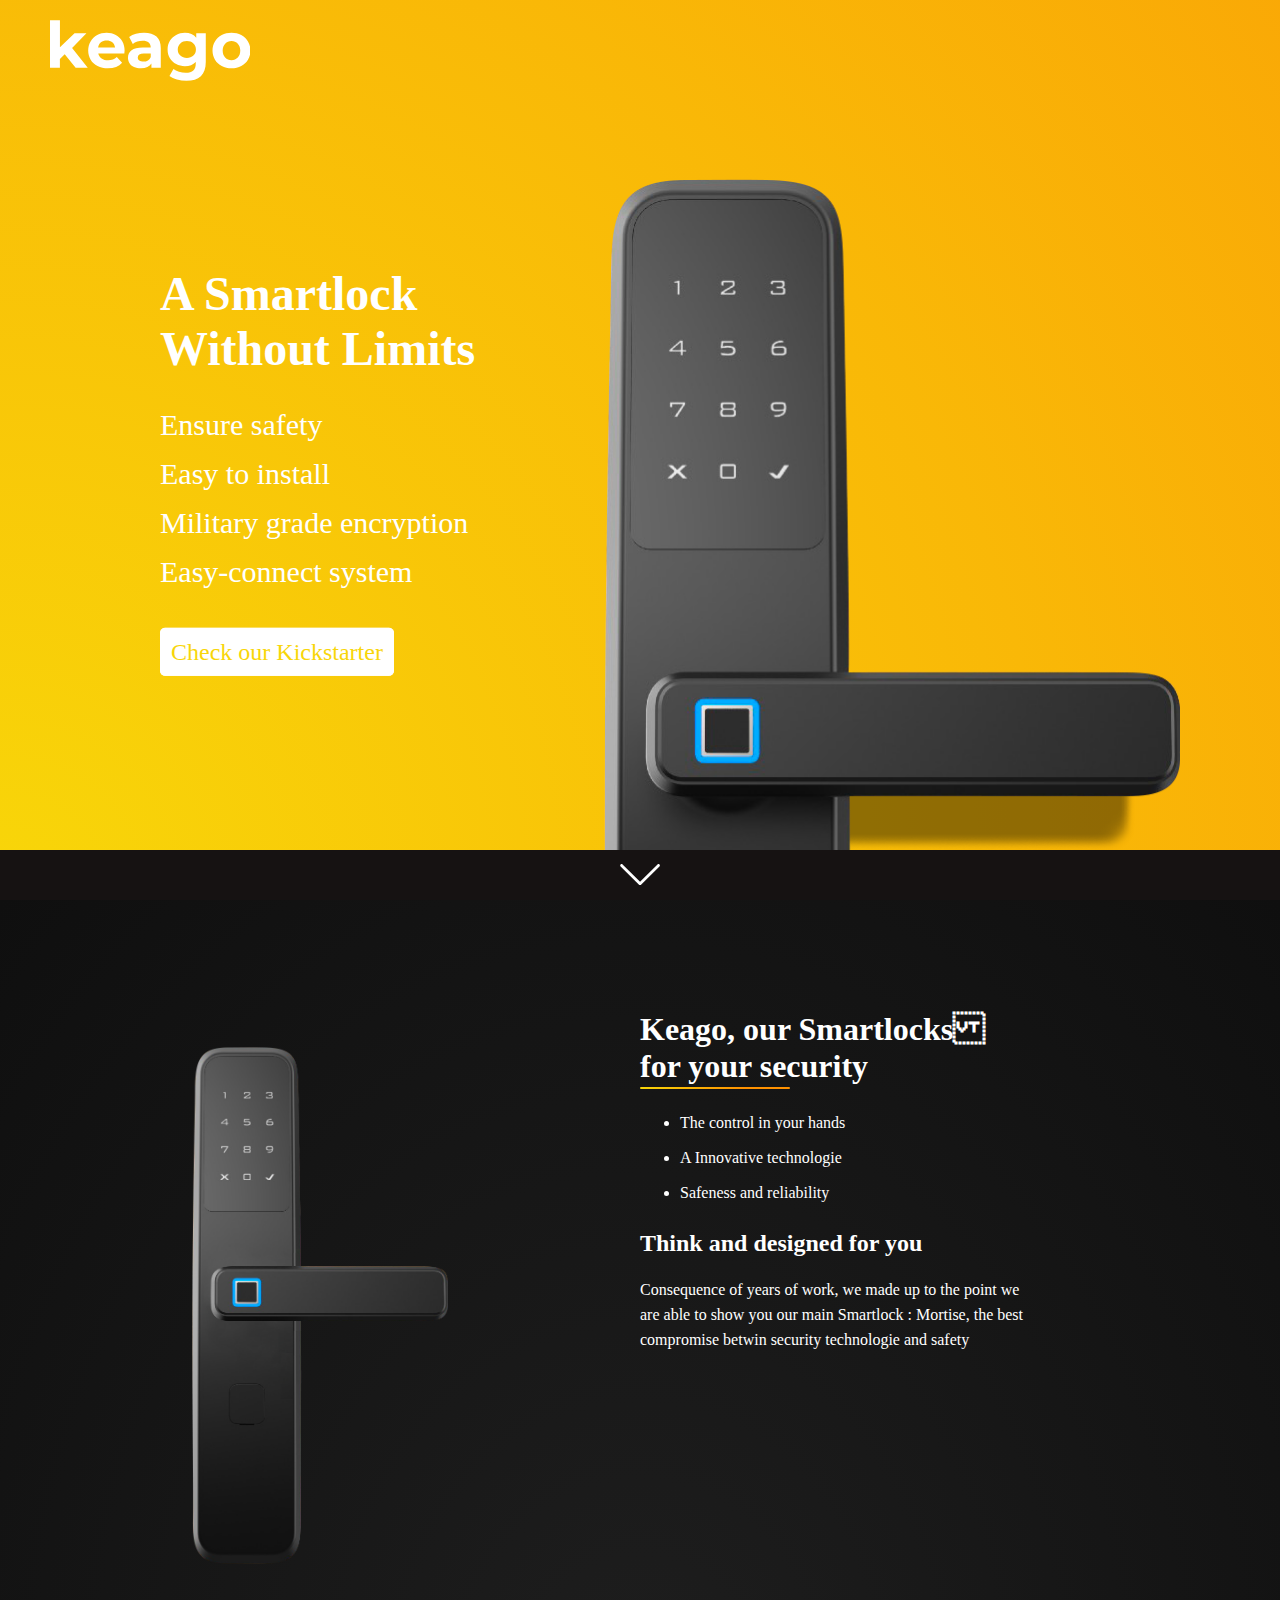
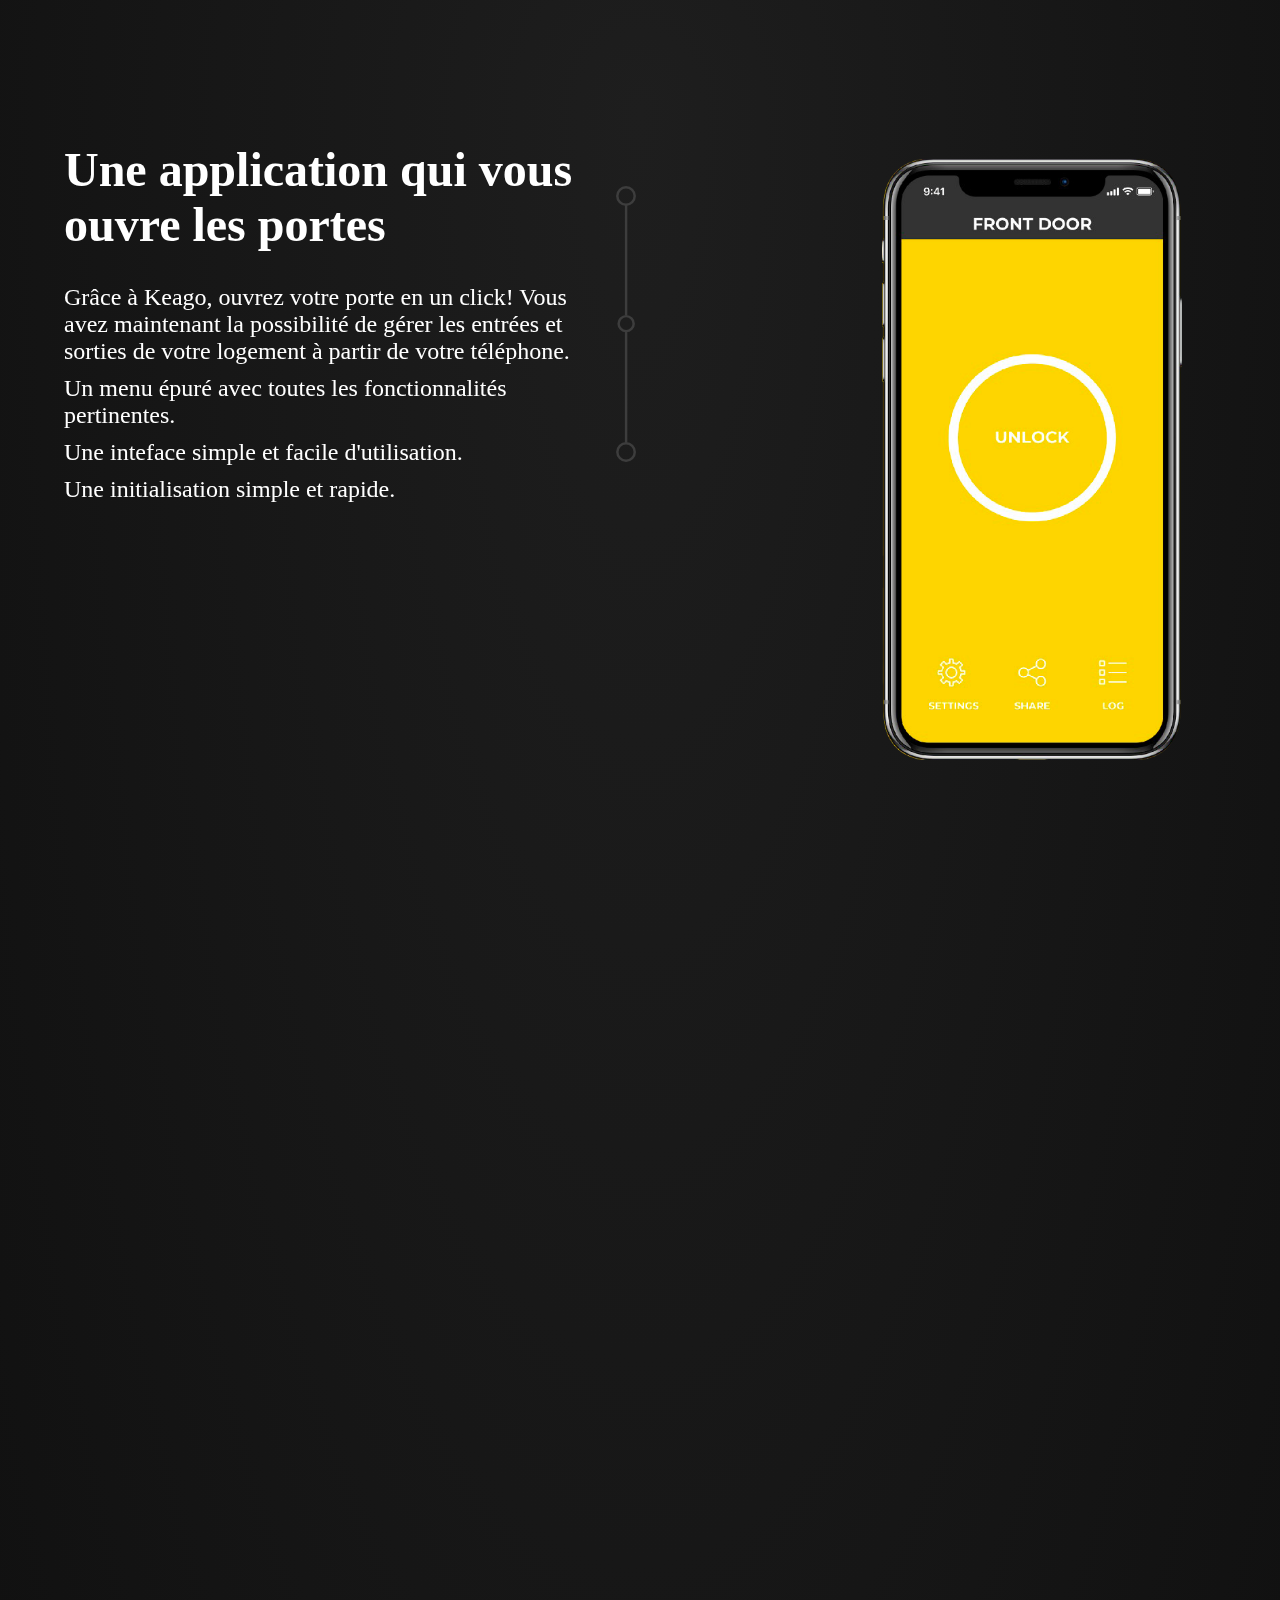
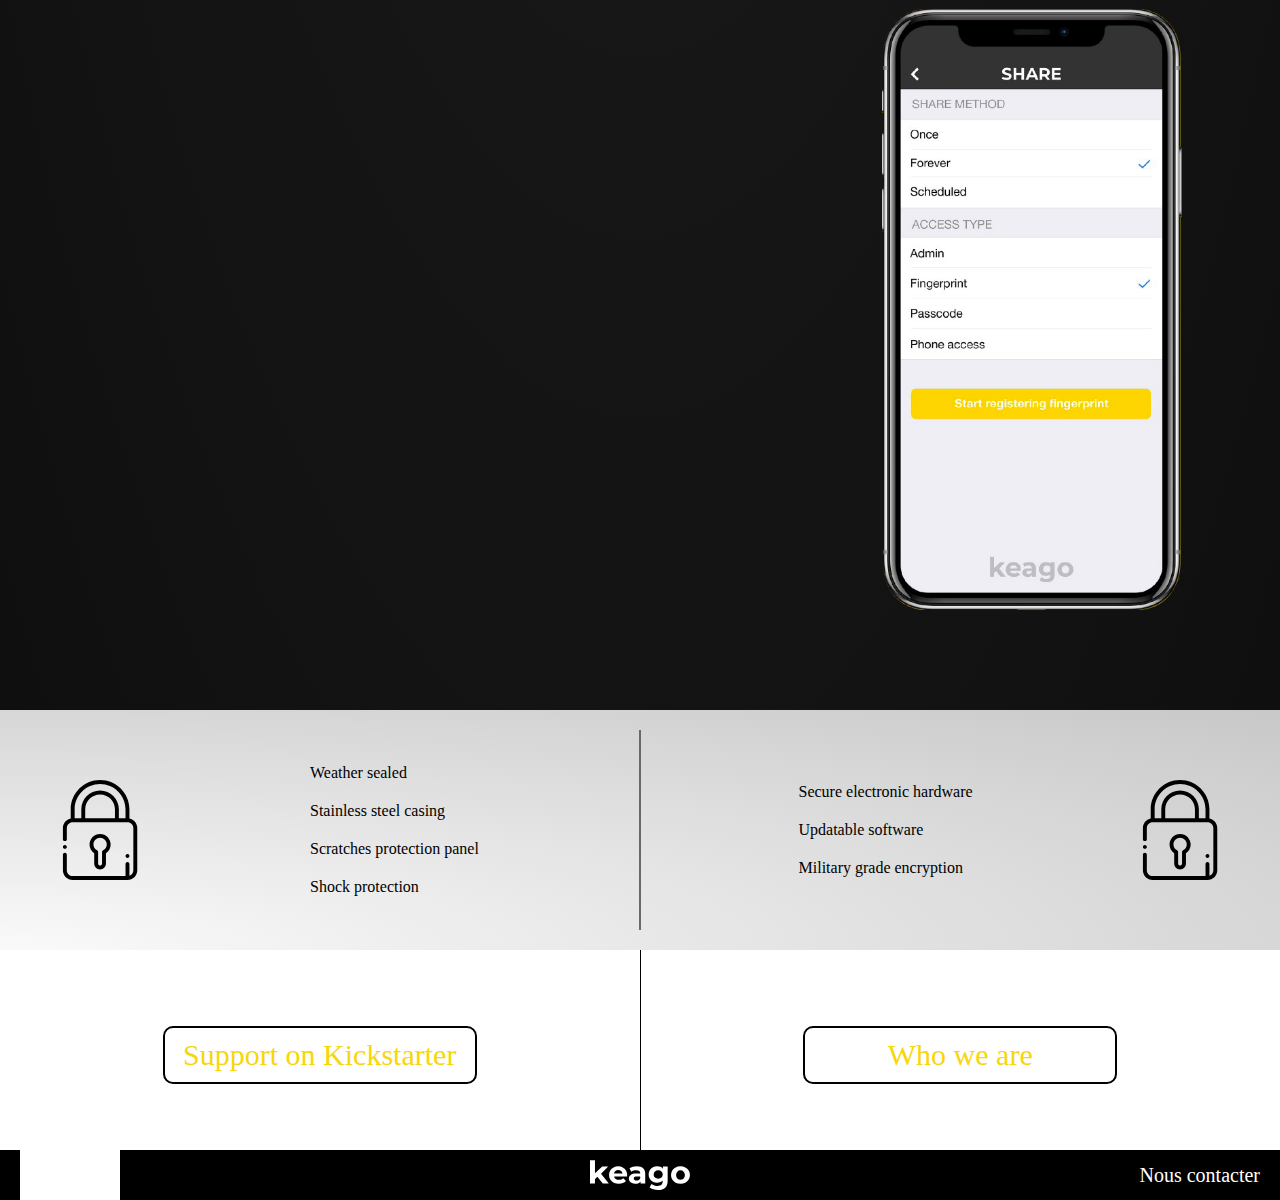
==== commit 8d939f30: "info secu + liens + footer" ====
--- a/index.html
+++ b/index.html
@@ -5,39 +5,103 @@
     <title>Modèle de page</title>
     <meta charset="UTF-8">
     <meta name="description" content="Contenu de ma page">
-    <meta name="author" content="Équipe 20 P2022 HÉTIC">
+    <meta name="keywords" content="HTML,CSS,XML,JavaScript">
+    <meta name="author" content="Louis Stuyck">
     <meta name="viewport" content="width=device-width, initial-scale=1.0">
-    <link rel="stylesheet" href="fonts/TruenoRg.otf">
-    <link rel="stylesheet" href="fonts/TruenoSBd.otf">
     <link rel="stylesheet" href="styles/style.css"/>
   </head>
   <body>
-    <header>
-      <div class="burgerMenu">
-        <nav role="navigation">
-          <div id="menuToggle">
-            <input type="checkbox" />
-            <span></span>
-            <span></span>
-            <span></span>
-            <ul id="menu">
-              <a href="ourProducts.html" class="burgerOption"><li>OUR PRODUCTS</li></a>
-              <a href="aboutUs.html" class="burgerOption"><li>ABOUT US</li></a>
-            </ul>
+    <nav>
+      <div class="logo"></div>
+    </nav>
+    <main>
+      <div class="newProd"> <!-- Produit Phare -->
+        <div class="description">
+            <div class="txt">
+                <h1>A Smartlock <br/> Without Limits</h1>
+                <p>Ensure safety</p>
+                <p>Easy to install</p>
+                <p>Military grade encryption</p>
+                <p>Easy-connect system</p>
+            </div>
+            <a href="https://www.kickstarter.com/projects/2118084512/726581252?ref=557109&amp;token=0f8d92ff" target="_blank">Check our Kickstarter</a>
+        </div>
+        <div class="produit"></div>
+      <a id="next" href="#newPres"></a>
+      </div>
+      <div class="newPres" id="newPres"> <!-- Presentation Produit Phare -->
+        <div class="presProduct"></div>
+        <div class="presTxt">
+          <h1>Keago, our Smartlocks+<br/>for your security</h1>
+          <div class="trait"></div>
+          <ul>
+            <li>The control in your hands</li>
+            <li>A Innovative technologie</li>
+            <li>Safeness and reliability</li>
+          </ul>
+          <h2>Think and designed for you</h2>
+          <p>Consequence of years of work, we made up to the point we are able to show you our main Smartlock : Mortise, the best compromise betwin security technologie and safety</p>
+        </div>
+      </div>
+      <div class="appMob">
+          <div class="container">
+            <div class="txtMob">
+              <div class="txtMob_1">
+                  <h1>Une application qui vous ouvre les portes</h1>
+                  <p>Grâce à Keago, ouvrez votre porte en un click! Vous avez maintenant la possibilité de gérer les entrées et sorties de votre logement à partir de votre téléphone.</p>
+                  <p class="slide_1">Un menu épuré avec toutes les fonctionnalités pertinentes.</p>
+                  <p class="slide_2">Une inteface simple et facile d'utilisation.</p>
+                  <p class="slide_3">Une initialisation simple et rapide.</p>
+              </div>
+              <div class="progress">
+                <div class="progress-container">
+                  <div class="progress-bar" id="progressBar"></div>
+                </div>
+              </div>
+            </div>
+            <div class="parallax_1"></div>
+            <div class="parallax_2"></div>
+            <div class="parallax_3"></div>
           </div>
-        </nav>
       </div>
-      <a href="index.html" class="keagoLogo">
-        <img src="images/keago_logo.png" alt="logo">
-      </a>
-      <a href="ourProducts.html" class="header_option1">
-        <h2>OUR PRODUCTS</h2>
-      </a>
-      <a href="aboutUs.html"  class="header_option2">
-        <h2>ABOUT US</h2>
-      </a>
-    </header>
-    <h1>Contenu de la page</h1>
+      <div class="safe">
+          <div class="imgLock"></div>
+        <div class="lock">
+          <div class="info">
+            <p>Weather sealed</p>
+            <p>Stainless steel casing</p>
+            <p>Scratches protection panel</p>
+            <p>Shock protection</p>
+          </div>
+        </div>
+        <div class="traitHor"></div>
+        <div class="cyber">
+          <div class="info">
+            <p>Secure electronic hardware</p>
+            <p>Updatable software</p>
+            <p>Military grade encryption</p>
+          </div>
+        </div>
+        <div class="imgSecurity"></div>
+      </div>
+      <div class="downButton">
+        <div class='kickstarter'>
+            <a href="https://www.kickstarter.com/projects/2118084512/726581252?ref=557109&amp;token=0f8d92ff" target="_blank">Support on Kickstarter</a>
+        </div>
+        <div class="aboutUs">
+            <a href="#">Who we are</a>
+        </div>
+      </div>
+    </main>
+    <footer>
+      <div class="reseau">
+        <div class="face"></div>
+        <div class="you"></div>
+        <div class="k"></div>
+      </div>
+      <a href="#">Nous contacter</a>
+    </footer>
     <script src="scripts/app.js"></script>
   </body>
 </html>
--- a/styles/style.css
+++ b/styles/style.css
@@ -1,189 +1,151 @@
-body { margin: 0 auto; background: #f8d609; }
+@charset "UTF-8";
+/*# sourceMappingURL=style.css.map */
+html { margin: 0; }
 
-header { margin: 0 auto; height: 9vh; min-width: 320px; min-height: 100px; background: black; display: flex; align-items: center; font-family: 'TruenoRg'; font-size: 19px; }
+body { background-color: #f8d609; margin: 0; }
 
-header img { margin: 0 0 0 5vh; width: 18vh; min-width: 197px; min-height: 63px; }
+/** Navigation/Menu Start **/
+nav .logo { background: url("../img/logo.svg") no-repeat; background-size: cover; width: 200px; height: 61px; position: absolute; z-index: 999; top: 20px; left: 50px; }
 
-.header_option1 { text-decoration: none; color: white; margin: 0 0 0 45%; }
+/** Navigation/Menu End **/
+/** Produit Phare Start **/
+.newProd { background-image: radial-gradient(circle at bottom left, #f8d609, rgba(253, 80, 0, 0.5) 150%); height: 100vh; min-height: 570px; }
 
-.header_option2 { text-decoration: none; color: white; margin: 0 5% 0 7.85%; }
+.newProd .description { position: absolute; top: 50%; transform: translate(40%, -50%); width: 400px; font-size: 24px; color: white; }
 
-.header_option1:hover, .header_option2:hover { color: #F8D609; transition: all 0.2s ease-in; }
+.newProd .description .txt { margin-bottom: 50px; width: 350px; }
 
-div.burgerMenu { display: none; }
+.newProd .description .txt p { margin: 15px 0; width: 100%; font-size: 1.875rem; }
 
-@media screen and (max-width: 1850px) { .header_option1 { text-decoration: none; color: white; margin: 0 0 0 30%; } }
-@media screen and (max-width: 1150px) { .keagoLogo { margin: 0 auto; }
-  .header_option1 { display: none; }
-  .header_option2 { display: none; }
-  div.burgerMenu { display: block; }
-  a.burgerOption { text-decoration: none; color: white; transition: color 0.3s ease; }
-  a.burgerOption:hover { color: #F8D609; }
-  #menuToggle { display: block; position: relative; left: 100%; z-index: 1; -webkit-user-select: none; user-select: none; }
-  #menuToggle input { display: block; width: 40px; height: 32px; position: absolute; top: -7px; left: -5px; cursor: pointer; opacity: 0; z-index: 2; -webkit-touch-callout: none; }
-  #menuToggle span { display: block; width: 33px; height: 4px; margin-bottom: 5px; position: relative; background: white; border-radius: 3px; z-index: 1; transform-origin: 4px 0px; transition: transform 0.5s cubic-bezier(0.77, 0.2, 0.05, 1), background 0.5s cubic-bezier(0.77, 0.2, 0.05, 1), opacity 0.55s ease; }
-  #menuToggle span:first-child { transform-origin: 0% 0%; }
-  #menuToggle span:nth-last-child(2) { transform-origin: 0% 100%; }
-  #menuToggle input:checked ~ span { opacity: 1; transform: rotate(45deg) translate(-2px, -1px); background: #F8D609; }
-  #menuToggle input:checked ~ span:nth-last-child(3) { opacity: 0; transform: rotate(0deg) scale(0.2, 0.2); }
-  #menuToggle input:checked ~ span:nth-last-child(2) { transform: rotate(-45deg) translate(0, -1px); }
-  #menu { position: absolute; width: 30vw; height: 20vh; min-width: 320px; margin: -3.5vh 0 0 -50px; padding: 1vh 0 0 10vw; top: 9vh; background: black; list-style-type: none; -webkit-font-smoothing: antialiased; transform-origin: 0% 0%; transform: translate(-100%, 0); transition: transform 0.5s cubic-bezier(0.77, 0.2, 0.05, 1); }
-  #menu li { margin-left: 10px; margin-right: 0; padding: 10px 0; font-size: 3vh; }
-  #menuToggle input:checked ~ ul { transform: none; } }
-main { font-family: TruenoSBd; }
+.newProd .description a { text-decoration: none; color: #f8d609; padding: 10px; border: 1px solid white; background-color: white; border-radius: 5px; margin-top: 10px; }
 
-.ourProductsColor { color: #F8D609; }
+.newProd .description a:hover { color: white; background-color: #009E74; transition-duration: 300ms; }
 
-.productsDisplay { height: 91vh; min-height: 700px; background-image: radial-gradient(circle at bottom left, #f8d609, rgba(253, 80, 0, 0.5) 150%); display: flex; align-items: center; justify-content: center; flex-direction: column; }
+.newProd .produit { background: url("../img/serrure.png") no-repeat; background-position: bottom 0 right 100px; background-size: 45%; background-attachment: fixed; height: 100vh; min-height: 570px; }
 
-.displayAnimation { position: relative; width: 60vw; height: 500px; display: flex; justify-content: center; align-items: flex-end; }
+.newProd #next { width: 100vw; height: 50px; background-color: #161212; background-image: url("../img/down-arrow.svg"); background-size: 40px; background-repeat: no-repeat; background-position: center; position: absolute; bottom: 0; }
 
-.padlock_display_animation { width: 8vw; height: 20vh; position: relative; }
+@media screen and (max-width: 1000px) { .newProd .description { transform: translate(20%, -50%); }
+  .newProd .produit { background-position: bottom 0 right 10px; } }
+@media screen and (max-width: 835px) { .newProd .description { transform: translate(10%, -50%); } }
+@media screen and (max-width: 800px) { .newProd .description .txt h1 { font-size: 8vw; width: 100%; }
+  .newProd { min-height: 460px; }
+  .newProd .produit { background: url("../img/serrure.png") no-repeat; background-position: bottom 0 right 50%; right: 50%; top: 50%; background-size: 300px; background-attachment: fixed; width: 100vw; min-height: 460px; }
+  .newProd .description { transform: translate(50%, -50%); right: 50%; top: 40%; width: 100vw; }
+  .newProd .description .txt { margin: 0 auto; text-align: center; }
+  .newProd .description p { display: none; }
+  .newProd .description a { text-align: center; margin-left: calc(50% - 122.5px); } }
+@media screen and (max-height: 460px) { .newProd #next { width: 100px; height: 50px; border-radius: 10px; left: 80%; bottom: 20px; }
+  .newProd .description { transform: translate(50%, -50%); top: 200px; } }
+@media screen and (max-height: 570px) and (min-width: 800px) { .newProd #next { width: 100px; height: 50px; border-radius: 10px; left: 80%; bottom: 20px; }
+  .newProd .description { transform: translate(10%, -50%); top: 300px; } }
+/** Produit Phare End **/
+/** Presentation Produit Phare Start **/
+.newPres { height: 90vh; min-height: 420px; background-image: radial-gradient(at bottom, #1e1e1e, black 200%); width: 100vw; display: flex; flex-direction: row; }
 
-.padlock_display_animation:hover .padlock_ring_display { transform: translateY(-1.5vh); transition-duration: 0.5s; }
+.newPres .presProduct { width: 50vw; background-image: url("../img/hotProduct.png"); background-repeat: no-repeat; background-size: 20vw; background-position: top 50% left 50%; height: 100%; }
 
-.padlock_display_animation img { width: 70%; position: absolute; left: 15%; bottom: 0; transition-duration: 0.5s; z-index: 4; }
+.newPres .presTxt { color: white; width: 50vw; padding-top: 10vh; }
 
-.deadbolt_display_animation { width: 8vw; height: 35vh; position: relative; }
+.newPres .presTxt .trait { background-image: linear-gradient(to right, #f8d609, #FF9100 70%); border-radius: 5px; height: 2px; width: 150px; margin-top: -20px; }
 
-.deadbolt_display_animation:hover .deadbolt_display { transform: rotate(60deg); transition-duration: 0.5s; }
+.newPres .presTxt li { line-height: 35px; }
 
-.deadbolt_display_animation img { width: 70%; position: absolute; left: 15%; bottom: 0; transition-duration: 0.5s; z-index: 3; }
+.newPres .presTxt p { width: 60%; line-height: 25px; }
 
-.deadbolt_display_animation .deadbolt_display { bottom: -35px; }
+@media screen and (max-height: 400px) { .newPres .presProduct { background-size: 175px; height: 400px; } }
+@media screen and (max-width: 660px) { .newPres .presTxt p { width: 90%; } }
+@media screen and (max-width: 800px) { .newPres { height: 220vh; flex-direction: column; }
+  .newPres .presTxt { margin: 0 auto; text-align: justify; padding-top: 0; }
+  .newPres .presTxt p { width: 85%; text-align: justify; }
+  .newPres .presTxt h1 { text-align: left; }
+  .newPres .presTxt li { margin: 0 auto; }
+  .newPres .presProduct { width: 100vw; background-size: 290px; background-position: top 50% left 70%; background-attachment: fixed; height: 100%; } }
+/** Presentation Produit Phare End **/
+/** Presentation Appli Mob Start **/
+.appMob { background: radial-gradient(at top, #1e1e1e, black 200%); }
 
-.mortise_display_animation { width: 13vw; height: 46vh; position: relative; }
+.container { width: 100vw; padding: 0; }
 
-.mortise_display_animation:hover .mortise_display { transform: rotate(30deg); transition-duration: 0.5s; }
+.parallax_1 { background: url("../img/appliA.png") no-repeat center; background-size: 300px; background-position-x: 90%; height: 700px; margin-left: 45vw; width: 50vw; }
 
-.mortise_display_animation img { width: 140%; position: absolute; left: -20%; bottom: 0; transition-duration: 0.5s; z-index: 2; }
+.parallax_2 { background: url("../img/appliB.png") no-repeat center; background-size: 300px; background-position-x: 90%; background-attachment: fixed; height: 700px; width: 50vw; margin-left: 45vw; }
 
-.indoor_latch_display_animation { width: 15vw; height: 13vh; position: relative; }
+.parallax_3 { background: url("../img/appliC.png") no-repeat center; background-size: 300px; background-position-x: 90%; height: 700px; padding-bottom: 100px; width: 50vw; margin-left: 45vw; }
 
-.indoor_latch_display_animation:hover .indoor_latch_display { transform: rotate(30deg); transition-duration: 0.5s; }
+.txtMob { height: 1%; width: 50vw; float: left; position: relative; font-size: 24px; color: white; left: 5%; bottom: -300%; display: flex; flex-direction: row; height: 500px; }
 
-.indoor_latch_display_animation img { width: 160%; position: absolute; left: -50%; bottom: 0; transition-duration: 0.5s; z-index: 1; }
+.txtMob { float: left; position: -webkit-sticky; position: sticky; top: 20%; font-size: 24px; color: white; margin-bottom: 10%; }
 
-.productsDisplay_img { width: 60vw; margin-left: 19vw; margin-top: 10vh; }
+.txtMob_1 { width: 80%; height: 50%; }
 
-.productsDisplayIntroduction { margin-top: 3vh; }
+.txtMob p { margin: 10px 0; color: white; }
 
-.productsDisplay_button { margin-top: 3vh; text-decoration: none; color: white; width: 250px; background-color: black; border-radius: 100px; display: flex; justify-content: center; align-items: center; }
+.progress { margin-left: 40px; width: 20px; height: 760px; transform: translateY(10%); }
 
-.productsDisplay_button:hover { color: black; background-color: white; transition: All 0.2s ease-in; }
+.progress-container { background: url(../img/A.svg) no-repeat; background-size: 20px; height: 760px; width: 20px; }
 
-.productsComparesion { background-color: white; width: 100vw; height: 100vh; display: flex; flex-wrap: wrap; justify-content: center; align-items: center; }
+.progress-bar { background: url(../img/B.svg) no-repeat; background-size: 20px; height: 0vh; width: 20px; }
 
-.productscomparesion_product1 { width: 46vw; height: 46vh; background-color: black; border-radius: 20px; margin: 2vh; display: flex; align-items: center; }
+@media screen and (max-width: 800px) { .parallax_2, .parallax_3 { display: none; }
+  .parallax_1 { background-size: 200px; }
+  .txtMob { position: relative; width: 90%; margin: 15% 0 0 20px; left: 0; height: 550px; }
+  .progress { display: none; }
+  .txtMob_1 { width: 60%; } }
+@media screen and (max-height: 600px) { .parallax_2, .parallax_3 { display: none; }
+  .parallax_1 { background-size: 200px; }
+  .txtMob { position: relative; width: 90%; margin: 15% 0 0 20px; left: 0; height: auto; }
+  .progress { display: none; } }
+@media screen and (max-width: 600px) { .parallax_1, .parallax_2, .parallax_3 { background-size: 100px; }
+  .txtMob { position: relative; width: 90%; margin: 15% 0 0 20px; left: 0; height: 550px; }
+  .progress { display: none; }
+  .txtMob_1 { width: 60%; }
+  .appMob { height: 700px; }
+  .appMob h1 { font-size: 40px; } }
+/** Presentation Appli Mob End **/
+/** Securité Start **/
+.safe { width: 100vw; display: flex; flex-direction: row; align-items: center; margin: 0; padding: 20px 0; background-image: radial-gradient(at bottom left, #fafafa, black 500%); }
 
-.productscomparesion_product1:hover .mortise_latch { transform: rotate(40deg); transition-duration: 0.5s; }
+.safe .traitHor { height: 200px; width: 2px; background: dimgrey; }
 
-.product1_containerImg { width: 22%; height: 100%; margin-left: 4%; margin-right: 2%; position: relative; }
+.safe .lock { display: flex; justify-content: center; width: calc(50vw - 150px); }
 
-.product1_containerImg img { position: absolute; top: 6%; left: -50%; width: 150%; transition-duration: 0.5s; }
+.safe .cyber { display: flex; justify-content: center; width: calc(50vw - 150px); }
 
-.product2_containerImg { width: 22%; height: 100%; margin-left: 4%; margin-right: 2%; position: relative; }
+.safe .info p { margin: 20px 0; }
 
-.product2_containerImg img { position: absolute; top: 10%; left: 20%; width: 55%; transition-duration: 0.5s; }
+.imgLock, .imgSecurity { width: 100px; height: 100px; }
 
-.product3_containerImg { width: 22%; height: 100%; margin-left: 4%; margin-right: 2%; position: relative; }
+.imgLock { background: url("../img/lock.svg") no-repeat; background-size: 100px; margin-left: 50px; }
 
-.product3_containerImg img { position: absolute; top: 40%; left: -90%; width: 200%; transition-duration: 0.5s; }
+.imgSecurity { background: url("../img/lock.svg") no-repeat; background-size: 100px; margin-right: 50px; }
 
-.product4_containerImg { width: 22%; height: 100%; margin-left: 4%; margin-right: 2%; position: relative; }
+@media screen and (max-width: 700px) { .imgLock { margin-left: 10px; }
+  .imgSecurity { margin-right: 10px; }
+  .safe .lock { width: calc(50vw - 110px); }
+  .safe .cyber { width: calc(50vw - 110px); }
+  .safe .cyber .info { text-align: end; } }
+/** Securité End **/
+/** Lien start **/
+.downButton { width: 100vw; display: flex; flex-direction: row; align-items: center; height: 200px; background: white; }
 
-.product4_containerImg img { position: absolute; top: 20%; left: 20%; width: 60%; transition-duration: 0.5s; }
+.downButton .kickstarter { height: 100%; width: calc(50vw - 0.5px); border-right: 1px solid black; display: flex; align-items: center; justify-content: center; }
 
-.productscomparesion_product1:hover .padlock_ring { transform: translatey(-2vh); transition-duration: 0.5s; }
+.downButton .aboutUs { width: calc(50vw - 0.5px); height: 100%; display: flex; align-items: center; justify-content: center; }
 
-.productscomparesion_product1 .mortise_description { width: 72%; height: 80%; background-color: black; color: white; font-size: 1.5rem; display: flex; justify-content: center; flex-wrap: wrap; }
+.downButton div a { text-decoration: none; color: #f8d609; padding: 10px; border: 2px solid black; background-color: white; border-radius: 10px; margin-top: 10px; font-size: 30px; width: 290px; text-align: center; }
 
-.productscomparesion_product1 .mortise_description h2 { margin: 0 auto; }
+.downButton div a:hover { color: white; transition-duration: 300ms; }
 
-.products1_characteristic { width: 96%; height: 70%; display: flex; flex-direction: column; justify-content: center; flex-wrap: wrap; }
+@media screen and (max-width: 700px) { .downButton .kickstarter { width: calc(50vw - 0.5px); }
+  .downButton .aboutUs { width: calc(50vw - 0.5px); }
+  .downButton div a { width: 200px; } }
+/** Lien End **/
+/** Footer **/
+footer { width: 100%; height: 50px; background: url(../img/logo.svg) no-repeat center black; background-size: 100px; display: flex; align-items: center; justify-content: space-between; }
 
-.fingerprint { width: 49%; height: 32%; display: flex; }
+footer .reseau { background: white; height: 100%; width: 100px; margin-left: 20px; }
 
-.fingerprint img { width: 30%; margin-right: 10px; }
-
-.application { width: 49%; height: 32%; display: flex; }
-
-.application img { width: 30%; margin-right: 10px; }
-
-.key { width: 49%; height: 32%; display: flex; }
-
-.key img { width: 30%; margin-right: 10px; }
-
-.bluetooth { width: 49%; height: 32%; display: flex; }
-
-.bluetooth img { width: 30%; margin-right: 10px; }
-
-.code { width: 49%; height: 32%; display: flex; }
-
-.code img { width: 30%; margin-right: 10px; }
-
-@media screen and (max-width: 1850px) { .displayAnimation { height: 350px; }
-  .padlock_display_animation { width: 12vw; }
-  .deadbolt_display_animation { width: 11vw; }
-  .mortise_display_animation { width: 16vw; }
-  .indoor_latch_display_animation { width: 18vw; }
-  .productscomparesion_product1 { width: 47vw; height: 50vh; margin: 1vh; }
-  .productsComparesion { height: 110vh; } }
-@media screen and (max-width: 1150px) { .displayAnimation { height: 250px; }
-  .padlock_display_animation { width: 14vw; }
-  .deadbolt_display_animation { width: 13vw; }
-  .mortise_display_animation { width: 20vw; }
-  .indoor_latch_display_animation { width: 20vw; }
-  .productsDisplayIntroduction { width: 350px; text-align: center; }
-  .productsDisplay_img { width: 80vw; margin: 0; }
-  .productscomparesion_product1 { width: 80vw; margin: 2.5vh 0 1.5vh; }
-  .productsComparesion { height: 100%; } }
-footer { width: 100vw; height: 10vh; background-color: black; display: flex; justify-content: space-between; align-items: center; }
-
-.footer_gauche { display: flex; align-items: center; justify-content: space-between; }
-
-.footer_gauche a { text-decoration: none; }
-
-.facebook_footer { width: 1.5vw; margin: 0 2vw 0; }
-
-.youtube_footer { width: 4vw; margin: 0 2vw 0; }
-
-.kickstarter_footer { width: 2.5vw; margin: 0 2vw 0; }
-
-.footer_center { display: flex; align-items: center; }
-
-.keagoBlanc { width: 10vw; }
-
-.footer_droit { width: 20vw; text-align: center; }
-
-.mention_footer { color: white; text-decoration: none; font-size: 1.3vw; font-family: TruenoSBd; margin-right: 10vw; }
-
-body { background-color: white; background-image: radial-gradient(50% 400%, rgba(0, 0, 0, 0.82) 50%, #000000 150%); color: white; }
-
-.howAreWe_container { width: 100vw; }
-
-.aboutUs_title { margin-left: 10vw; margin-top: 6vh; }
-
-.howAreWe_allVisual { display: flex; justify-content: space-between; width: 60vw; margin: 0 auto; }
-
-.howAreWe_Visual { width: 25%; text-align: center; font-size: 20px; }
-
-.team_visual { width: 100%; }
-
-.australia_visual { width: 127%; }
-
-.locked_visual { width: 68%; }
-
-.ourStory_container { height: 50vh; position: relative; }
-
-.timeline_visual { position: absolute; top: -30vh; }
-
-.contactUs_container { height: 30vh; }
-
-.email_container { display: flex; justify-content: center; }
-
-.email_button { margin-top: 5vh; border: solid 4px #F8D609; border-radius: 10px; width: 500px; text-align: center; color: #F8D609; }
-
-.email_button:hover { transition: all ease-in 0.2s; color: black; background-color: #F8D609; }
+footer a { color: white; text-decoration: none; font-size: 20px; margin-right: 20px; }
 
 /*# sourceMappingURL=style.css.map */
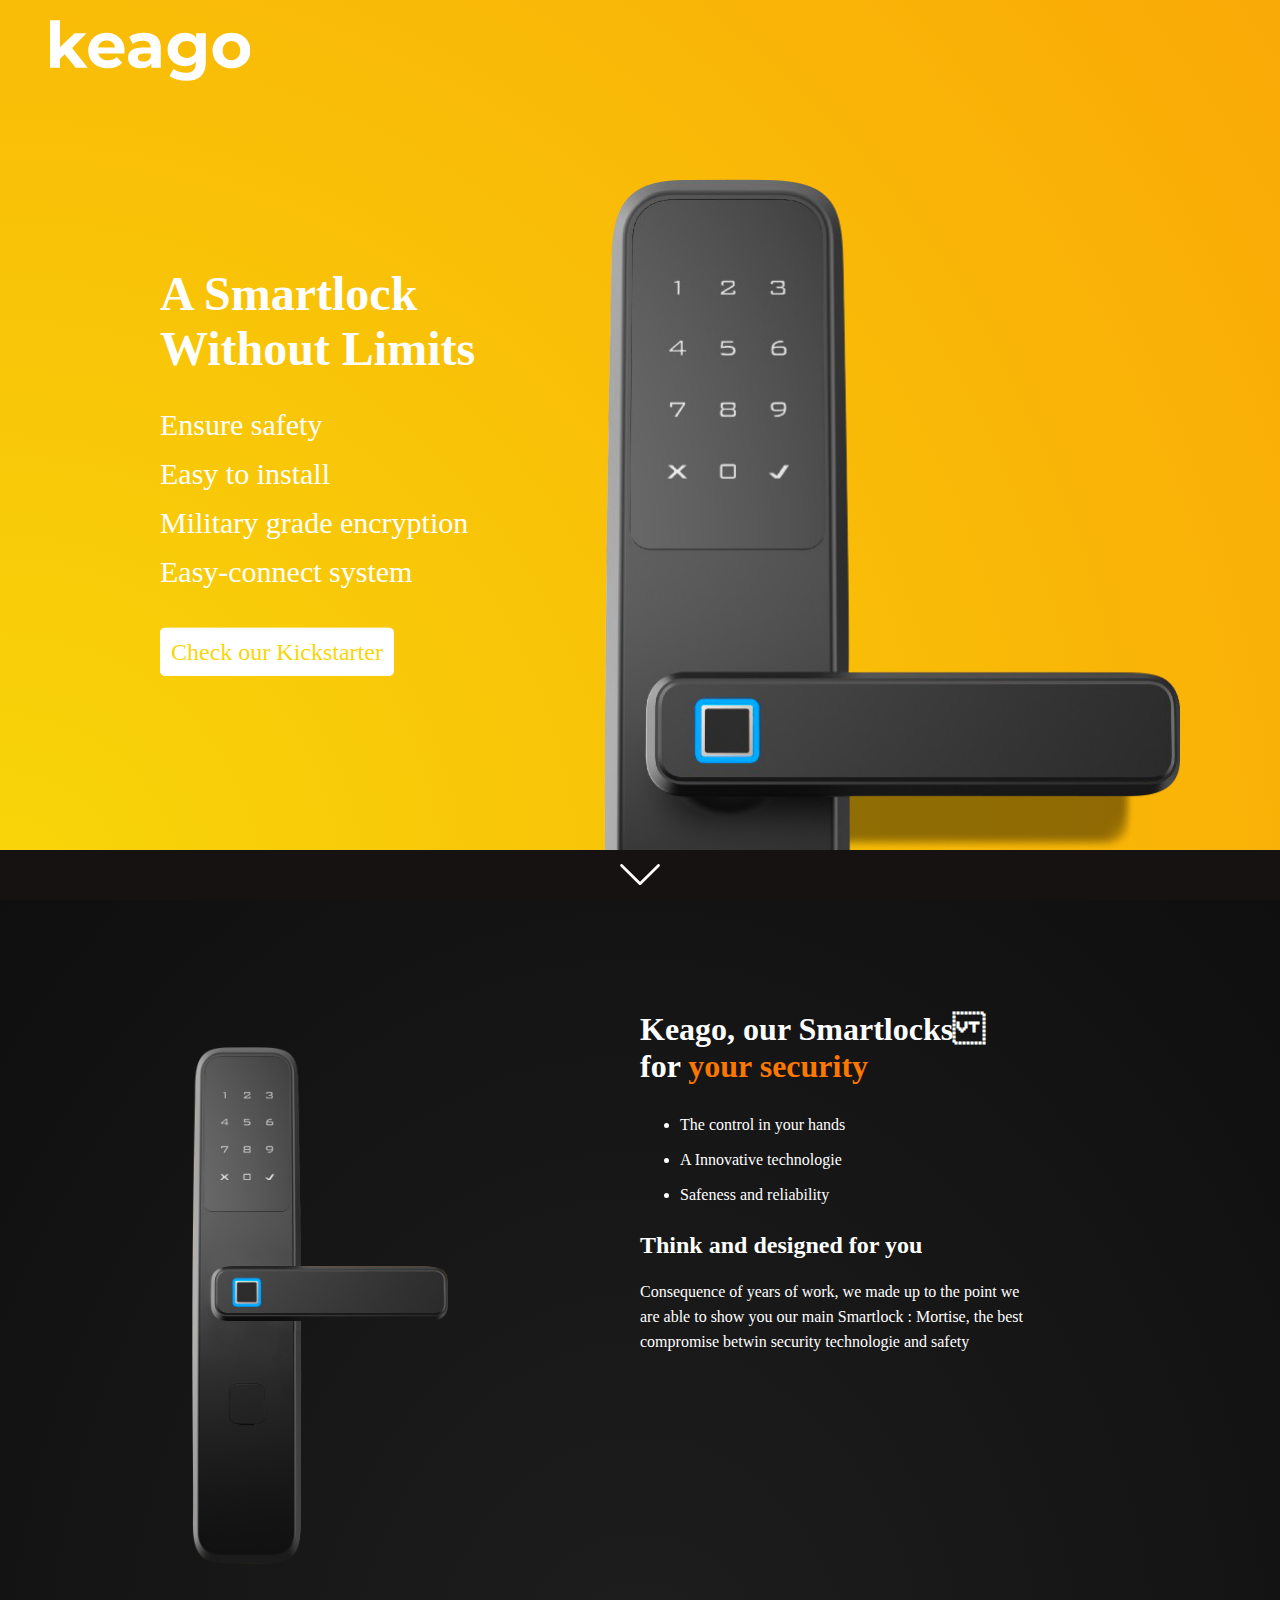
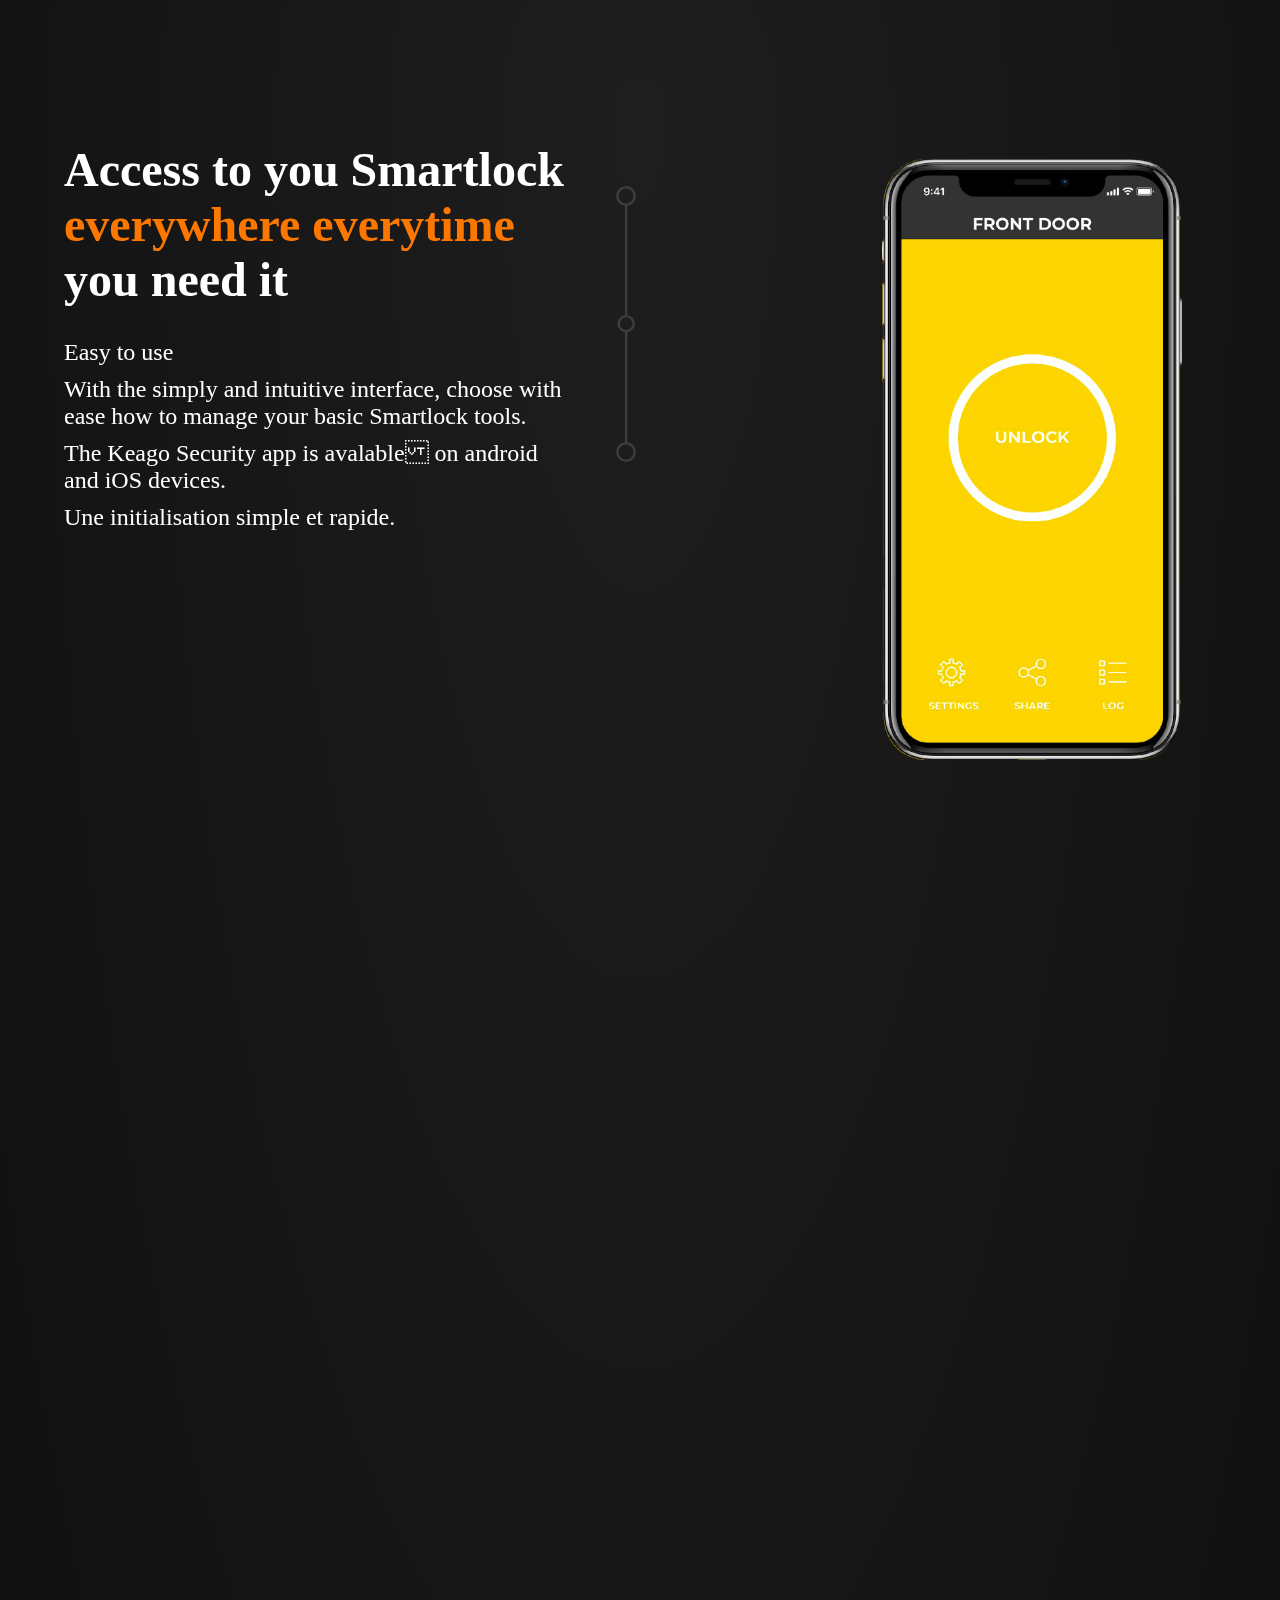
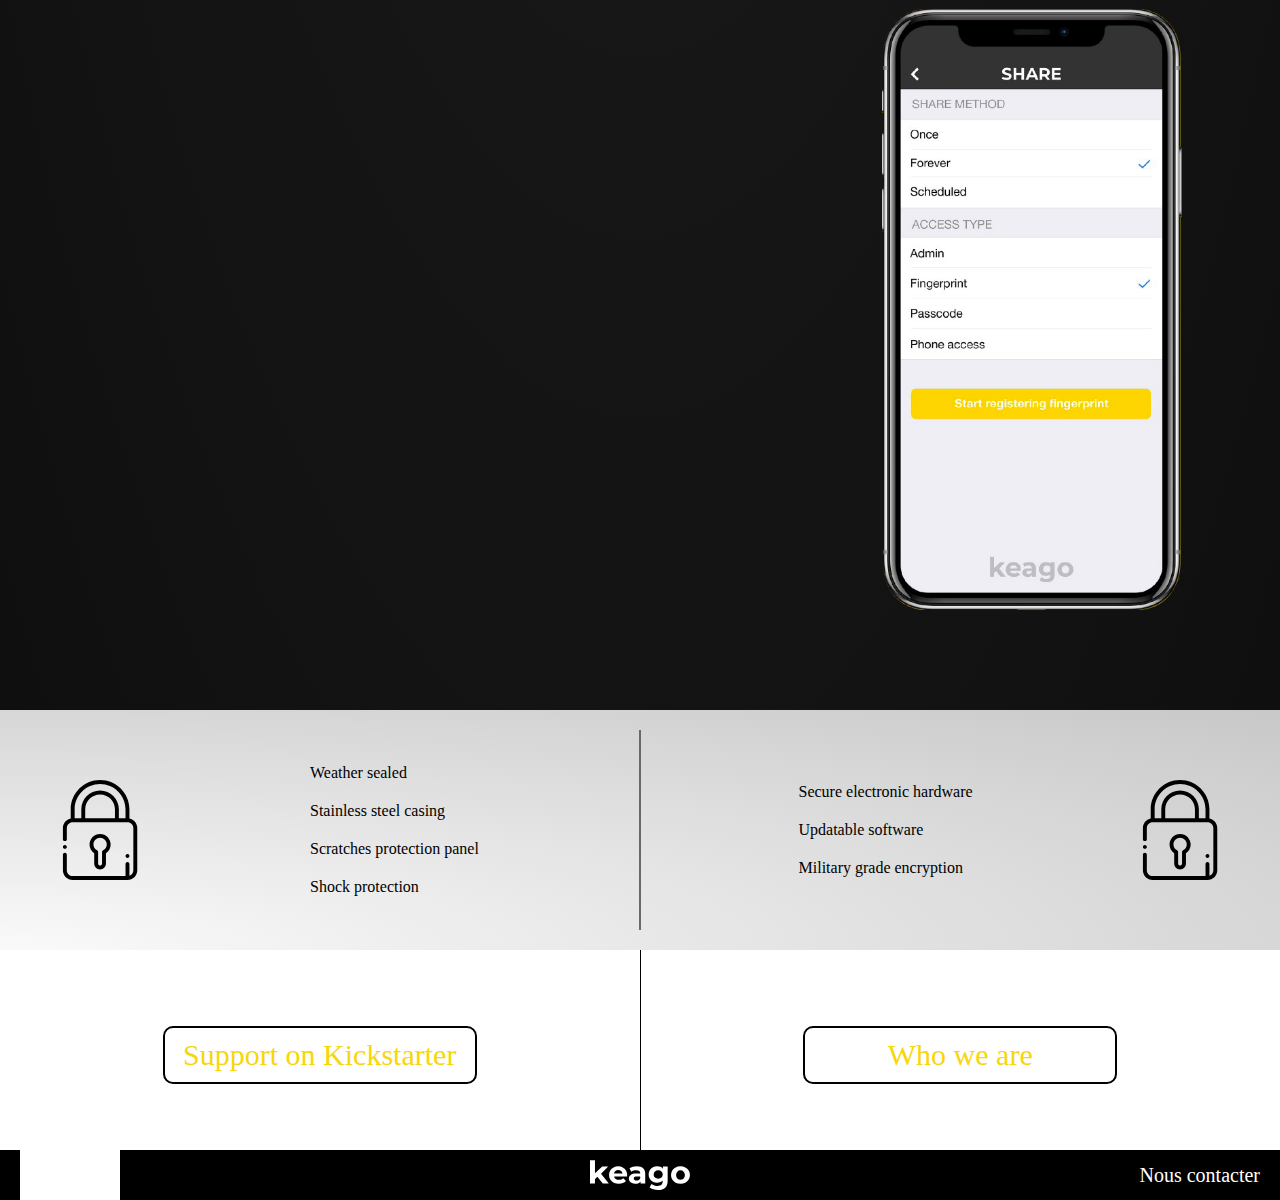
==== commit 6425fc67: "color" ====
--- a/index.html
+++ b/index.html
@@ -33,8 +33,7 @@
         <div class="presProduct"></div>
         <div class="presTxt">
           <h1>Keago, our Smartlocks-<br/>for your security</h1>
-          <div class="trait"></div>
+<br/>for <span>your security</span></h1>
           <ul>
             <li>The control in your hands</li>
             <li>A Innovative technologie</li>
@@ -48,10 +47,11 @@
           <div class="container">
             <div class="txtMob">
               <div class="txtMob_1">
-                  <h1>Une application qui vous ouvre les portes</h1>
-                  <p>Grâce à Keago, ouvrez votre porte en un click! Vous avez maintenant la possibilité de gérer les entrées et sorties de votre logement à partir de votre téléphone.</p>
-                  <p class="slide_1">Un menu épuré avec toutes les fonctionnalités pertinentes.</p>
-                  <p class="slide_2">Une inteface simple et facile d'utilisation.</p>
+                  <h1>Access to you Smartlock <span>everywhere everytime</span> you need it</h1>
+                  <p>Easy to use</p>
+                  <p class="slide_1">With the simply and intuitive interface, choose with ease how to manage your basic Smartlock tools.</p>
+                  <p class="slide_2">The Keago Security app is avalable+ on android and iOS devices.</p>
                   <p class="slide_3">Une initialisation simple et rapide.</p>
               </div>
               <div class="progress">
--- a/styles/style.css
+++ b/styles/style.css
@@ -3,6 +3,8 @@
 html { margin: 0; }
 
 body { background-color: #f8d609; margin: 0; }
+
+span { color: #FC7700; }
 
 /** Navigation/Menu Start **/
 nav .logo { background: url("../img/logo.svg") no-repeat; background-size: cover; width: 200px; height: 61px; position: absolute; z-index: 999; top: 20px; left: 50px; }
@@ -46,8 +48,6 @@
 .newPres .presProduct { width: 50vw; background-image: url("../img/hotProduct.png"); background-repeat: no-repeat; background-size: 20vw; background-position: top 50% left 50%; height: 100%; }
 
 .newPres .presTxt { color: white; width: 50vw; padding-top: 10vh; }
-
-.newPres .presTxt .trait { background-image: linear-gradient(to right, #f8d609, #FF9100 70%); border-radius: 5px; height: 2px; width: 150px; margin-top: -20px; }
 
 .newPres .presTxt li { line-height: 35px; }
 
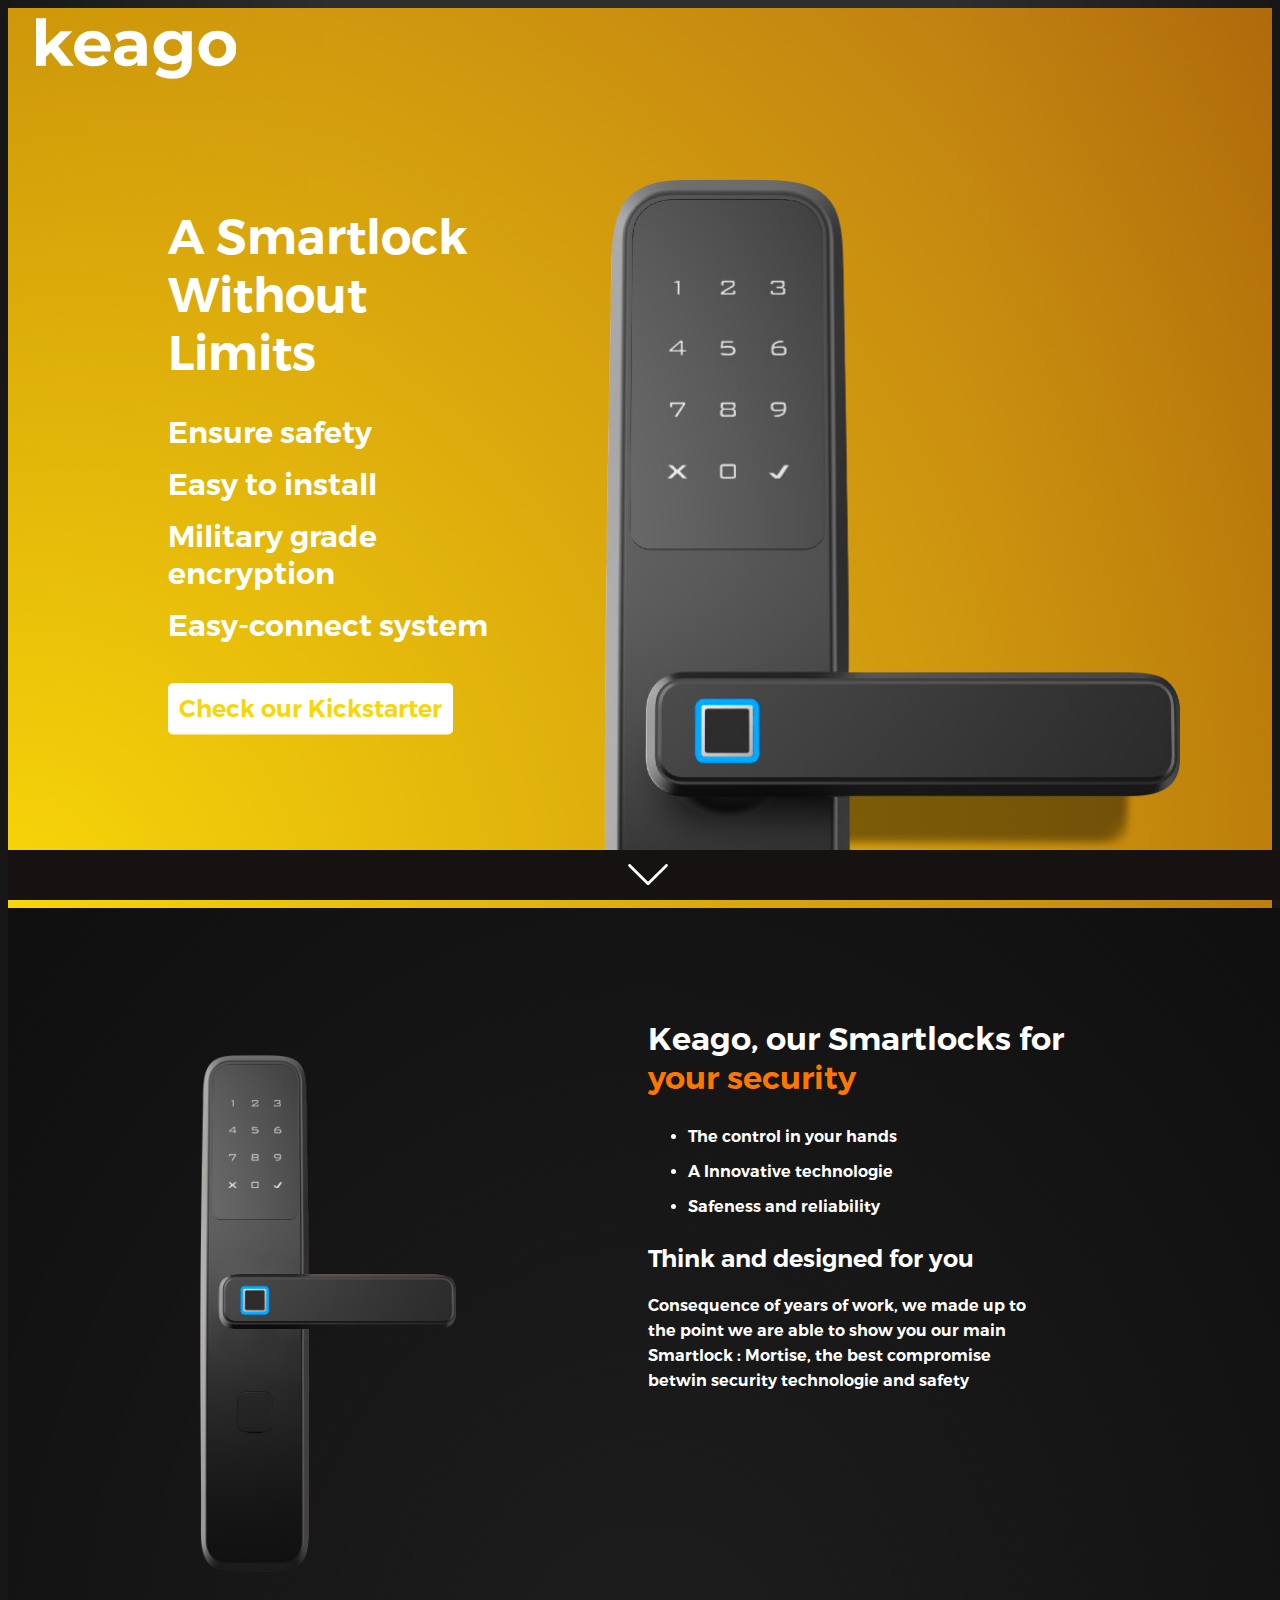
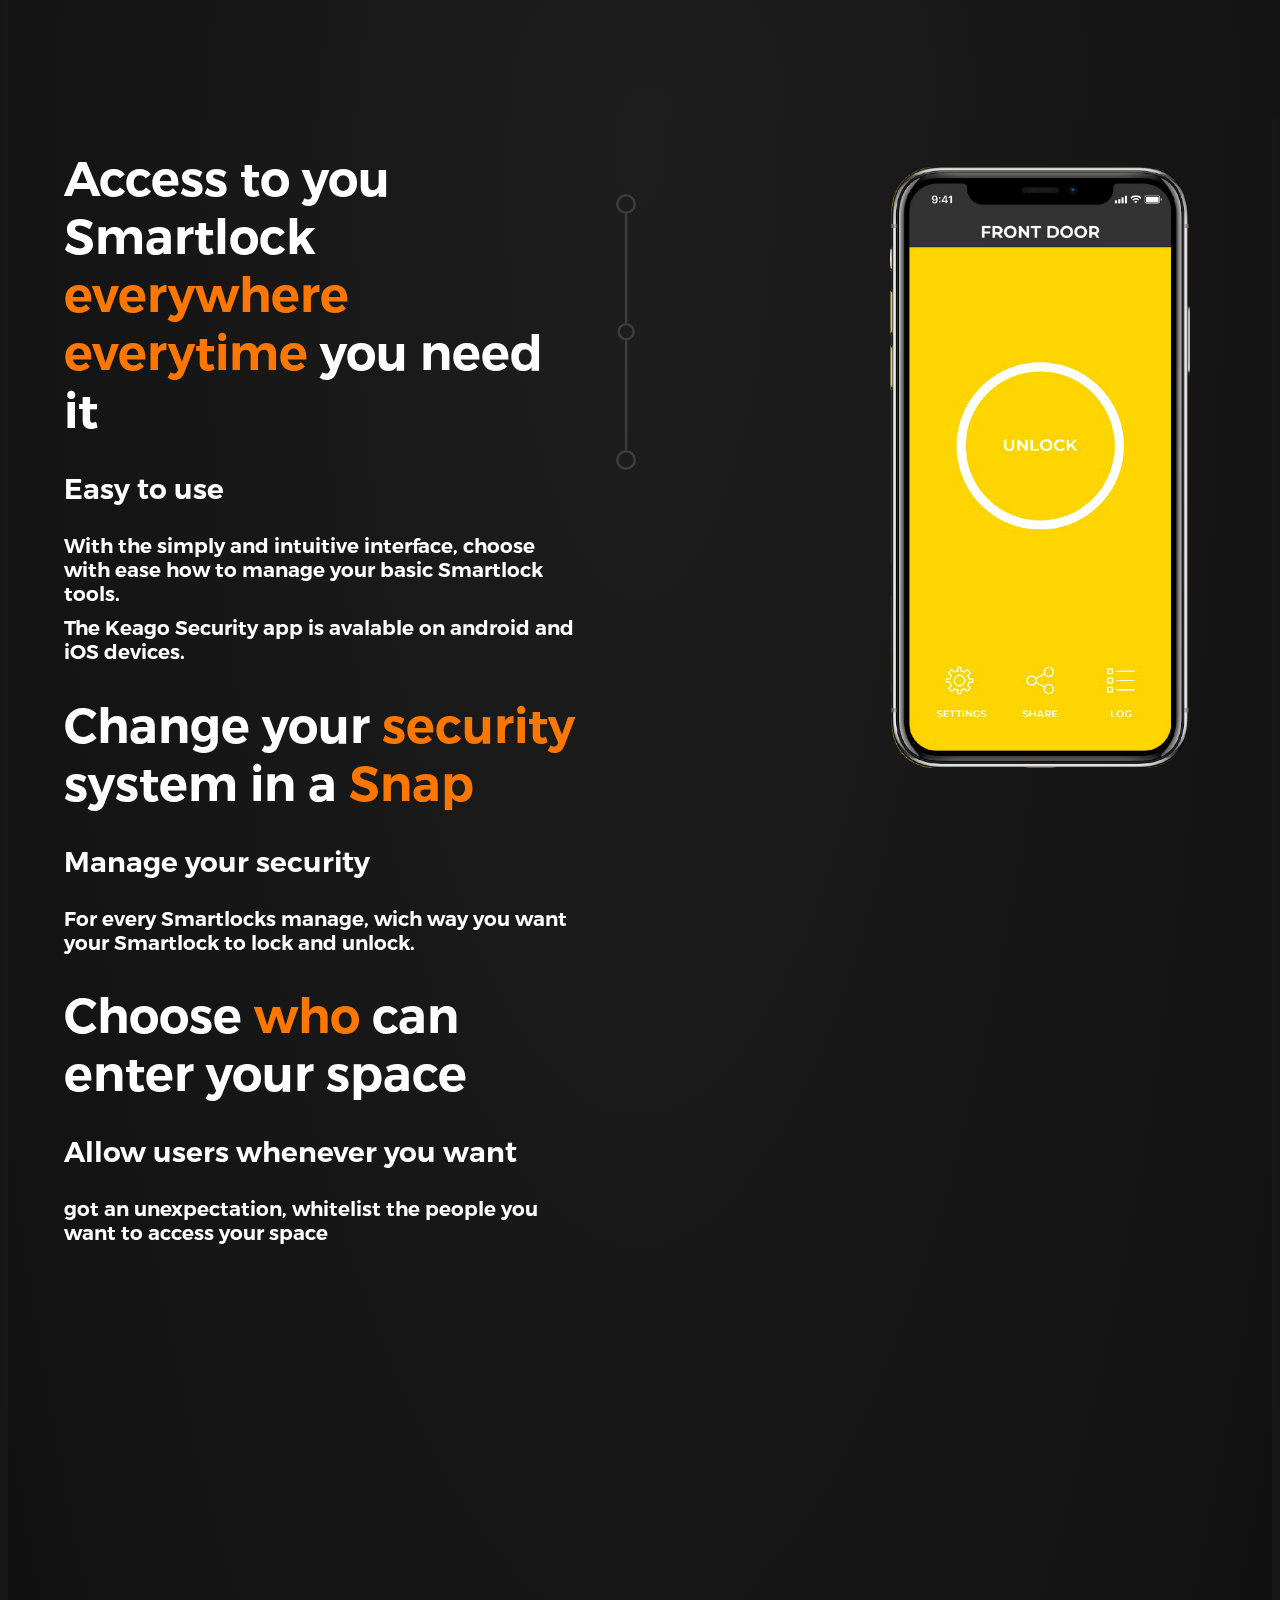
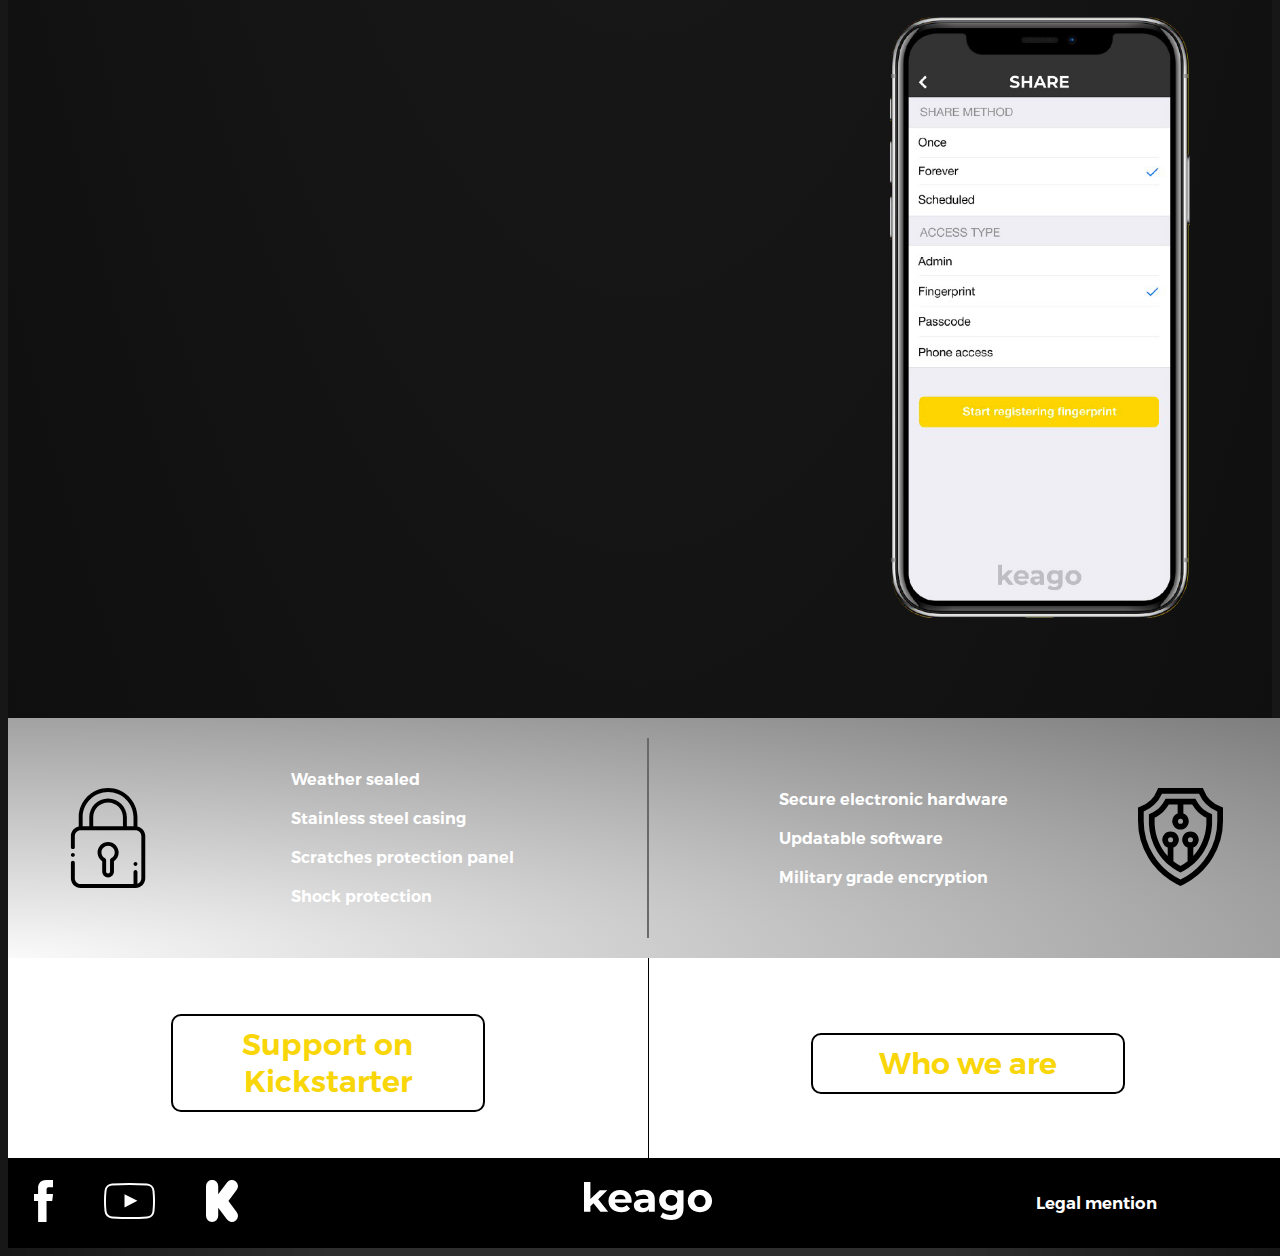
==== commit 207b315f: "Final V1" ====
--- a/index.html
+++ b/index.html
@@ -1,24 +1,48 @@
 <!DOCTYPE html>
-<html lang="fr">
+<html lang="en">
   <head>
     <meta charset="utf-8">
     <title>Modèle de page</title>
-    <meta charset="UTF-8">
     <meta name="description" content="Contenu de ma page">
-    <meta name="keywords" content="HTML,CSS,XML,JavaScript">
-    <meta name="author" content="Louis Stuyck">
+    <meta name="author" content="Équipe 20 P2022 HÉTIC">
     <meta name="viewport" content="width=device-width, initial-scale=1.0">
+    <link rel="stylesheet" href="fonts/TruenoRg.otf">
+    <link rel="stylesheet" href="fonts/TruenoSBd.otf">
     <link rel="stylesheet" href="styles/style.css"/>
+    <link rel="stylesheet" href="styles/homePage.css"/>
   </head>
   <body>
-    <nav>
-      <div class="logo"></div>
-    </nav>
+    <header id="navbar">
+      <div class="burgerMenu">
+        <nav>
+          <div id="menuToggle">
+            <input type="checkbox" />
+            <span></span>
+            <span></span>
+            <span></span>
+            <ul id="menu">
+              <a href="ourProducts.html" class="burgerOption"><li>OUR PRODUCTS</li></a>
+              <a href="aboutUs.html" class="burgerOption"><li>ABOUT US</li></a>
+            </ul>
+          </div>
+        </nav>
+      </div>
+      <a href="index.html" class="keagoLogo">
+        <img src="images/keago_logo.png" alt="logo">
+      </a>
+      <a href="ourProducts.html" class="header_option1">
+        <h2>OUR PRODUCTS</h2>
+      </a>
+      <a href="aboutUs.html"  class="header_option2">
+        <h2>ABOUT US</h2>
+      </a>
+    </header>
     <main>
+      <div class="logoHome"></div>
       <div class="newProd"> <!-- Produit Phare -->
         <div class="description">
             <div class="txt">
-                <h1>A Smartlock <br/> Without Limits</h1>
+                <h1>A Smartlock Without Limits</h1>
                 <p>Ensure safety</p>
                 <p>Easy to install</p>
                 <p>Military grade encryption</p>
@@ -32,8 +56,7 @@
       <div class="newPres" id="newPres"> <!-- Presentation Produit Phare -->
         <div class="presProduct"></div>
         <div class="presTxt">
-          <h1>Keago, our Smartlocks-<br/>for <span>your security</span></h1>
+          <h1>Keago, our Smartlocks for<br/><span>your security</span></h1>
           <ul>
             <li>The control in your hands</li>
             <li>A Innovative technologie</li>
@@ -47,12 +70,22 @@
           <div class="container">
             <div class="txtMob">
               <div class="txtMob_1">
-                  <h1>Access to you Smartlock <span>everywhere everytime</span> you need it</h1>
-                  <p>Easy to use</p>
-                  <p class="slide_1">With the simply and intuitive interface, choose with ease how to manage your basic Smartlock tools.</p>
-                  <p class="slide_2">The Keago Security app is avalable- on android and iOS devices.</p>
-                  <p class="slide_3">Une initialisation simple et rapide.</p>
+                  <div class="slide_1">
+                    <h1>Access to you Smartlock <span>everywhere everytime</span> you need it</h1>
+                    <h3>Easy to use</h3>
+                    <p>With the simply and intuitive interface, choose with ease how to manage your basic Smartlock tools.</p> 
+                    <p>The Keago Security app is avalable on android and iOS devices.</p>
+                  </div>
+                  <div class="slide_2">
+                    <h1>Change your <span>security</span> system in a <span>Snap</span></h1>
+                    <h3>Manage your security </h3>
+                    <p>For every Smartlocks manage, wich way you want your Smartlock to lock and unlock.</p>
+                  </div>
+                  <div class="slide_3">
+                    <h1>Choose <span>who</span> can enter your space</h1>
+                    <h3>Allow users whenever you want</h3>
+                    <p>got an unexpectation, whitelist the people you want to access your space</p>
+                  </div>
               </div>
               <div class="progress">
                 <div class="progress-container">
@@ -95,12 +128,25 @@
       </div>
     </main>
     <footer>
-      <div class="reseau">
-        <div class="face"></div>
-        <div class="you"></div>
-        <div class="k"></div>
+      <div class="footer_gauche">
+        <a href="https://www.facebook.com/Keago-292003278266634/" class="facebook_footer">
+          <img src="images/facebook.svg" alt="facebook">
+        </a>
+        <a href="https://www.youtube.com/channel/UCvaeQJ1NVWll8ampbkIwUQw" class="youtube_footer">
+          <img src="images/youtube.svg" alt="youtube">
+        </a>
+        <a href="https://www.kickstarter.com/projects/2118084512/keago-a-smartlock-without-limits?ref=557109&token=0f8d92ff" class="kickstarter_footer">
+          <img src="images/kickstarter.svg" alt="kickstarter">
+        </a>
       </div>
-      <a href="#">Nous contacter</a>
+      <div class="footer_center">
+        <a href="index.html" class="keagoBlanc">
+          <img src="images/keagoBlanc.svg" alt="keago" >
+        </a>
+      </div>
+      <div class="footer_droit">
+        <a href="#" class="mention_footer">Legal mention</a>
+      </div>
     </footer>
     <script src="scripts/app.js"></script>
   </body>
--- a/styles/style.css
+++ b/styles/style.css
@@ -1,15 +1,209 @@
+@font-face {
+	font-family: "TruenoSBd";
+	src: url("../../fonts/TruenoSBd.woff") format("woff"),
+		 url("../../fonts/TruenoSBd.woff2") format("woff2"),
+     url("../../fonts/TruenoSBd.otf") format("otf");
+};
+
 @charset "UTF-8";
-/*# sourceMappingURL=style.css.map */
-html { margin: 0; }
-
-body { background-color: #f8d609; margin: 0; }
-
+body { margin: 0 auto; background: #f8d609; }
+
+header { margin: 0 auto; height: 9vh; width: 100vw; min-width: 320px; min-height: 70px; background: black; display: flex; align-items: center; font-family: "TruenoSBd"; font-size: 19px; }
+
+header img { margin: 0 0 0 5vh; width: 18vh; min-width: 197px; min-height: 63px; }
+
+.header_option1 { text-decoration: none; color: white; margin: 0 0 0 45%; }
+
+.header_option2 { text-decoration: none; color: white; margin: 0 5% 0 7.85%; }
+
+.header_option1:hover, .header_option2:hover { color: #F8D609; transition: all 0.2s ease-in; }
+
+div.burgerMenu { display: none; }
+
+@media screen and (max-width: 1850px) { .header_option1 { text-decoration: none; color: white; margin: 0 0 0 30%; } }
+@media screen and (max-width: 1150px) { .keagoLogo { margin: 0 auto; }
+  .header_option1 { display: none; }
+  .header_option2 { display: none; }
+  div.burgerMenu { display: block; }
+  a.burgerOption { text-decoration: none; color: white; transition: color 0.3s ease; }
+  a.burgerOption:hover { color: #F8D609; }
+  #menuToggle { display: block; position: relative; left: 100%; z-index: 1; -webkit-user-select: none; user-select: none; }
+  #menuToggle input { display: block; width: 40px; height: 32px; position: absolute; top: -7px; left: -5px; cursor: pointer; opacity: 0; z-index: 2; -webkit-touch-callout: none; }
+  #menuToggle span { display: block; width: 33px; height: 4px; margin-bottom: 5px; position: relative; background: white; border-radius: 3px; z-index: 1; transform-origin: 4px 0px; transition: transform 0.5s cubic-bezier(0.77, 0.2, 0.05, 1), background 0.5s cubic-bezier(0.77, 0.2, 0.05, 1), opacity 0.55s ease; }
+  #menuToggle span:first-child { transform-origin: 0% 0%; }
+  #menuToggle span:nth-last-child(2) { transform-origin: 0% 100%; }
+  #menuToggle input:checked ~ span { opacity: 1; transform: rotate(45deg) translate(-2px, -1px); background: #F8D609; }
+  #menuToggle input:checked ~ span:nth-last-child(3) { opacity: 0; transform: rotate(0deg) scale(0.2, 0.2); }
+  #menuToggle input:checked ~ span:nth-last-child(2) { transform: rotate(-45deg) translate(0, -1px); }
+  #menu { position: absolute; width: 30vw; height: 20vh; min-width: 320px; margin: -3.5vh 0 0 -50px; padding: 1vh 0 0 10vw; top: 9vh; background: black; list-style-type: none; -webkit-font-smoothing: antialiased; transform-origin: 0% 0%; transform: translate(-100%, 0); transition: transform 0.5s cubic-bezier(0.77, 0.2, 0.05, 1); }
+  #menu li { margin-left: 10px; margin-right: 0; padding: 10px 0; font-size: 3vh; }
+  #menuToggle input:checked ~ ul { transform: none; } }
+main { font-family: "TruenoSBd"; }
+
+.ourProductsColor { color: #F8D609; }
+
+.productsDisplay { height: 91vh; min-height: 700px; background-image: radial-gradient(circle at bottom left, #f8d609, rgba(253, 80, 0, 0.5) 150%); display: flex; align-items: center; justify-content: center; flex-direction: column; }
+
+.displayAnimation { position: relative; width: 60vw; height: 500px; display: flex; justify-content: center; align-items: flex-end; }
+
+.padlock_display_animation { width: 8vw; height: 20vh; position: relative; }
+
+.padlock_display_animation:hover .padlock_ring_display { transform: translateY(-1.5vh); transition-duration: 0.5s; }
+
+.padlock_display_animation img { width: 70%; position: absolute; left: 15%; bottom: 0; transition-duration: 0.5s; z-index: 4; }
+
+.deadbolt_display_animation { width: 8vw; height: 35vh; position: relative; }
+
+.deadbolt_display_animation:hover .deadbolt_display { transform: rotate(60deg); transition-duration: 0.5s; }
+
+.deadbolt_display_animation img { width: 70%; position: absolute; left: 15%; bottom: 0; transition-duration: 0.5s; z-index: 3; }
+
+.deadbolt_display_animation .deadbolt_display { bottom: -35px; }
+
+.mortise_display_animation { width: 13vw; height: 46vh; position: relative; }
+
+.mortise_display_animation:hover .mortise_display { transform: rotate(30deg); transition-duration: 0.5s; }
+
+.mortise_display_animation img { width: 140%; position: absolute; left: -20%; bottom: 0; transition-duration: 0.5s; z-index: 2; }
+
+.indoor_latch_display_animation { width: 15vw; height: 13vh; position: relative; }
+
+.indoor_latch_display_animation:hover .indoor_latch_display { transform: rotate(30deg); transition-duration: 0.5s; }
+
+.indoor_latch_display_animation img { width: 160%; position: absolute; left: -50%; bottom: 0; transition-duration: 0.5s; z-index: 1; }
+
+.productsDisplay_img { width: 60vw; margin-left: 19vw; margin-top: 10vh; }
+
+.productsDisplayIntroduction { margin-top: 3vh; }
+
+.productsDisplay_button { margin-top: 3vh; text-decoration: none; color: white; width: 250px; background-color: black; border-radius: 100px; display: flex; justify-content: center; align-items: center; }
+
+.productsDisplay_button:hover { color: black; background-color: white; transition: All 0.2s ease-in; }
+
+.productsComparesion { background-color: white; width: 100vw; height: 100vh; display: flex; flex-wrap: wrap; justify-content: center; align-items: center; }
+
+.productscomparesion_product { width: 46vw; height: 46vh; background-color: black; border-radius: 20px; margin: 2vh; display: flex; align-items: center; }
+
+.productscomparesion_product:hover .latch_rotation { transform: rotate(40deg); transition-duration: 0.5s; }
+
+.product1_containerImg { width: 22%; height: 100%; margin-left: 4%; margin-right: 2%; position: relative; }
+
+.product1_containerImg img { position: absolute; top: 6%; left: -50%; width: 150%; transition-duration: 0.5s; }
+
+.product2_containerImg { width: 22%; height: 100%; margin-left: 4%; margin-right: 2%; position: relative; }
+
+.product2_containerImg img { position: absolute; top: 10%; left: 20%; width: 55%; transition-duration: 0.5s; }
+
+.product3_containerImg { width: 22%; height: 100%; margin-left: 4%; margin-right: 2%; position: relative; }
+
+.product3_containerImg img { position: absolute; top: 40%; left: -90%; width: 200%; transition-duration: 0.5s; }
+
+.product4_containerImg { width: 22%; height: 100%; margin-left: 4%; margin-right: 2%; position: relative; }
+
+.product4_containerImg img { position: absolute; top: 20%; left: 20%; width: 60%; transition-duration: 0.5s; }
+
+.productscomparesion_product:hover .padlock_ring { transform: translatey(-2vh); transition-duration: 0.5s; }
+
+.productscomparesion_product .object_description { width: 72%; height: 80%; background-color: black; color: white; font-size: 1.5rem; display: flex; justify-content: center; flex-wrap: wrap; }
+
+.productscomparesion_product .object_description h2 { margin: 0 auto; }
+
+.products_characteristic { width: 96%; height: 70%; display: flex; flex-direction: column; justify-content: center; flex-wrap: wrap; }
+
+.fingerprint { width: 49%; height: 32%; display: flex; }
+
+.fingerprint img { width: 30%; margin-right: 10px; }
+
+.application { width: 49%; height: 32%; display: flex; }
+
+.application img { width: 30%; margin-right: 10px; }
+
+.key { width: 49%; height: 32%; display: flex; }
+
+.key img { width: 30%; margin-right: 10px; }
+
+.bluetooth { width: 49%; height: 32%; display: flex; }
+
+.bluetooth img { width: 30%; margin-right: 10px; }
+
+.code { width: 49%; height: 32%; display: flex; }
+
+.code img { width: 30%; margin-right: 10px; }
+
+@media screen and (max-width: 1850px) { .displayAnimation { height: 350px; }
+  .padlock_display_animation { width: 12vw; }
+  .deadbolt_display_animation { width: 11vw; }
+  .mortise_display_animation { width: 16vw; }
+  .indoor_latch_display_animation { width: 18vw; }
+  .productscomparesion_product { width: 47vw; height: 50vh; margin: 1vh; }
+  .productsComparesion { height: 110vh; } }
+@media screen and (max-width: 1150px) { .displayAnimation { height: 250px; }
+  .padlock_display_animation { width: 14vw; }
+  .deadbolt_display_animation { width: 13vw; }
+  .mortise_display_animation { width: 20vw; }
+  .indoor_latch_display_animation { width: 20vw; }
+  .productsDisplayIntroduction { width: 350px; text-align: center; }
+  .productsDisplay_img { width: 80vw; margin: 0; }
+  .productscomparesion_product { width: 80vw; margin: 2.5vh 0 1.5vh; }
+  .productsComparesion { height: 100%; } }
+footer { width: 100vw; height: 10vh; background-color: black; display: flex; justify-content: space-between; align-items: center; }
+
+.footer_gauche { display: flex; align-items: center; justify-content: space-between; }
+
+.footer_gauche a { text-decoration: none; }
+
+.facebook_footer { width: 1.5vw; margin: 0 2vw 0; }
+
+.youtube_footer { width: 4vw; margin: 0 2vw 0; }
+
+.kickstarter_footer { width: 2.5vw; margin: 0 2vw 0; }
+
+.footer_center { display: flex; align-items: center; }
+
+.keagoBlanc { width: 10vw; }
+
+.footer_droit { width: 20vw; text-align: center; }
+
+.mention_footer { color: white; text-decoration: none; font-size: 1.3vw; font-family: "TruenoSBd"; margin-right: 10vw; }
+
+body { background-color: white; background-image: radial-gradient(50% 400%, rgba(0, 0, 0, 0.82) 50%, #000000 150%); color: white; }
+
+.howAreWe_container { width: 100vw; }
+
+.aboutUs_title { margin-left: 10vw; margin-top: 6vh; }
+
+.howAreWe_allVisual { display: flex; justify-content: space-between; width: 60vw; margin: 0 auto; }
+
+.howAreWe_Visual { width: 25%; display: flex; text-align: center; flex-direction: column; align-items: center; justify-content: center; font-size: 20px; }
+
+.team_visual { width: 60%; }
+
+.australia_visual { width: 80%; }
+
+.locked_visual { width: 50%; }
+
+.ourStory_container { height: 45vh; width: 90vw; }
+
+.timeline_visual { margin: 4vh 10vw 0; width: 80vw; }
+
+.contactUs_container { height: 30vh; }
+
+.email_container { display: flex; justify-content: center; }
+
+.email_button { margin: 5vh; width: 600px; font-size: 22px; padding: 1vh; border: solid 4px #F8D609; background: none; border-radius: 10px; color: white; }
+
+.email_button:hover { background-color: #F8D609; color: black; transition: all ease-in 0.2s; }
+
+@media screen and (max-width: 1470px) { .howAreWe_allVisual { width: 70vw; }
+  .howAreWe_Visual { width: 30%; }
+  .timeline_visual { top: -20vh; } }
+@media screen and (max-width: 1150px) { .howAreWe_allVisual { width: 80vw; }
+  .howAreWe_Visual { width: 30%; }
+  .timeline_visual { top: -8vh; } }
 span { color: #FC7700; }
 
-/** Navigation/Menu Start **/
-nav .logo { background: url("../img/logo.svg") no-repeat; background-size: cover; width: 200px; height: 61px; position: absolute; z-index: 999; top: 20px; left: 50px; }
-
-/** Navigation/Menu End **/
+.logoHome { background: url("../images/logo.svg") no-repeat; background-size: cover; width: 200px; height: 61px; position: absolute; top: 18px; left: 36px; }
+
 /** Produit Phare Start **/
 .newProd { background-image: radial-gradient(circle at bottom left, #f8d609, rgba(253, 80, 0, 0.5) 150%); height: 100vh; min-height: 570px; }
 
@@ -23,16 +217,16 @@
 
 .newProd .description a:hover { color: white; background-color: #009E74; transition-duration: 300ms; }
 
-.newProd .produit { background: url("../img/serrure.png") no-repeat; background-position: bottom 0 right 100px; background-size: 45%; background-attachment: fixed; height: 100vh; min-height: 570px; }
-
-.newProd #next { width: 100vw; height: 50px; background-color: #161212; background-image: url("../img/down-arrow.svg"); background-size: 40px; background-repeat: no-repeat; background-position: center; position: absolute; bottom: 0; }
+.newProd .produit { background: url("../images/serrure.png") no-repeat; background-position: bottom 0 right 100px; background-size: 45%; background-attachment: fixed; height: 100vh; min-height: 570px; }
+
+.newProd #next { width: 100vw; height: 50px; background-color: #161212; background-image: url("../images/down-arrow.svg"); background-size: 40px; background-repeat: no-repeat; background-position: center; position: absolute; bottom: 0; }
 
 @media screen and (max-width: 1000px) { .newProd .description { transform: translate(20%, -50%); }
   .newProd .produit { background-position: bottom 0 right 10px; } }
 @media screen and (max-width: 835px) { .newProd .description { transform: translate(10%, -50%); } }
 @media screen and (max-width: 800px) { .newProd .description .txt h1 { font-size: 8vw; width: 100%; }
   .newProd { min-height: 460px; }
-  .newProd .produit { background: url("../img/serrure.png") no-repeat; background-position: bottom 0 right 50%; right: 50%; top: 50%; background-size: 300px; background-attachment: fixed; width: 100vw; min-height: 460px; }
+  .newProd .produit { background: url("../images/serrure.png") no-repeat; background-position: bottom 0 right 50%; right: 50%; top: 50%; background-size: 300px; background-attachment: fixed; width: 100vw; min-height: 460px; }
   .newProd .description { transform: translate(50%, -50%); right: 50%; top: 40%; width: 100vw; }
   .newProd .description .txt { margin: 0 auto; text-align: center; }
   .newProd .description p { display: none; }
@@ -45,7 +239,7 @@
 /** Presentation Produit Phare Start **/
 .newPres { height: 90vh; min-height: 420px; background-image: radial-gradient(at bottom, #1e1e1e, black 200%); width: 100vw; display: flex; flex-direction: row; }
 
-.newPres .presProduct { width: 50vw; background-image: url("../img/hotProduct.png"); background-repeat: no-repeat; background-size: 20vw; background-position: top 50% left 50%; height: 100%; }
+.newPres .presProduct { width: 50vw; background-image: url("../images/hotProduct.png"); background-repeat: no-repeat; background-size: 20vw; background-position: top 50% left 50%; height: 100%; }
 
 .newPres .presTxt { color: white; width: 50vw; padding-top: 10vh; }
 
@@ -67,11 +261,11 @@
 
 .container { width: 100vw; padding: 0; }
 
-.parallax_1 { background: url("../img/appliA.png") no-repeat center; background-size: 300px; background-position-x: 90%; height: 700px; margin-left: 45vw; width: 50vw; }
-
-.parallax_2 { background: url("../img/appliB.png") no-repeat center; background-size: 300px; background-position-x: 90%; background-attachment: fixed; height: 700px; width: 50vw; margin-left: 45vw; }
-
-.parallax_3 { background: url("../img/appliC.png") no-repeat center; background-size: 300px; background-position-x: 90%; height: 700px; padding-bottom: 100px; width: 50vw; margin-left: 45vw; }
+.parallax_1 { background: url("../images/appliA.png") no-repeat center; background-size: 300px; background-position-x: 90%; height: 700px; margin-left: 45vw; width: 50vw; }
+
+.parallax_2 { background: url("../images/appliB.png") no-repeat center; background-size: 300px; background-position-x: 90%; background-attachment: fixed; height: 700px; width: 50vw; margin-left: 45vw; }
+
+.parallax_3 { background: url("../images/appliC.png") no-repeat center; background-size: 300px; background-position-x: 90%; height: 700px; padding-bottom: 100px; width: 50vw; margin-left: 45vw; }
 
 .txtMob { height: 1%; width: 50vw; float: left; position: relative; font-size: 24px; color: white; left: 5%; bottom: -300%; display: flex; flex-direction: row; height: 500px; }
 
@@ -79,32 +273,38 @@
 
 .txtMob_1 { width: 80%; height: 50%; }
 
-.txtMob p { margin: 10px 0; color: white; }
+.txtMob p { margin: 10px 0; color: white; font-size: 20px; }
 
 .progress { margin-left: 40px; width: 20px; height: 760px; transform: translateY(10%); }
 
-.progress-container { background: url(../img/A.svg) no-repeat; background-size: 20px; height: 760px; width: 20px; }
-
-.progress-bar { background: url(../img/B.svg) no-repeat; background-size: 20px; height: 0vh; width: 20px; }
+.progress-container { background: url(../images/A.svg) no-repeat; background-size: 20px; height: 760px; width: 20px; }
+
+.progress-bar { background: url(../images/B.svg) no-repeat; background-size: 20px; height: 0vh; width: 20px; }
 
 @media screen and (max-width: 800px) { .parallax_2, .parallax_3 { display: none; }
-  .parallax_1 { background-size: 200px; }
-  .txtMob { position: relative; width: 90%; margin: 15% 0 0 20px; left: 0; height: 550px; }
+  .parallax_1 { background-size: 200px; min-height: 1500px; }
+  .txtMob { position: relative; width: 90%; margin: 15% 0 0 20px; left: 0; height: auto; padding-bottom: 20px; }
+  .appMob { height: auto; }
+  .appMob .container { height: auto; }
   .progress { display: none; }
   .txtMob_1 { width: 60%; } }
 @media screen and (max-height: 600px) { .parallax_2, .parallax_3 { display: none; }
-  .parallax_1 { background-size: 200px; }
-  .txtMob { position: relative; width: 90%; margin: 15% 0 0 20px; left: 0; height: auto; }
-  .progress { display: none; } }
+  .parallax_1 { background-size: 200px; min-height: 2000px; }
+  .txtMob { position: relative; width: 90%; margin: 15% 0 0 20px; left: 0; height: auto; padding-bottom: 20px; }
+  .progress { display: none; }
+  .appMob { height: auto; }
+  .appMob .container { height: auto; } }
 @media screen and (max-width: 600px) { .parallax_1, .parallax_2, .parallax_3 { background-size: 100px; }
-  .txtMob { position: relative; width: 90%; margin: 15% 0 0 20px; left: 0; height: 550px; }
+  .parallax_1 { background-size: 100px; min-height: 1900px; }
+  .txtMob { position: relative; width: 90%; margin: 15% 0 0 20px; left: 0; height: auto; padding-bottom: 20px; }
   .progress { display: none; }
   .txtMob_1 { width: 60%; }
-  .appMob { height: 700px; }
-  .appMob h1 { font-size: 40px; } }
+  .appMob { height: auto; }
+  .appMob h1 { font-size: 40px; }
+  .appMob .container { height: auto; } }
 /** Presentation Appli Mob End **/
 /** Securité Start **/
-.safe { width: 100vw; display: flex; flex-direction: row; align-items: center; margin: 0; padding: 20px 0; background-image: radial-gradient(at bottom left, #fafafa, black 500%); }
+.safe { width: 100vw; display: flex; flex-direction: row; align-items: center; margin: 0; padding: 20px 0; background-image: radial-gradient(at bottom left, #fafafa, black 200%); }
 
 .safe .traitHor { height: 200px; width: 2px; background: dimgrey; }
 
@@ -116,9 +316,9 @@
 
 .imgLock, .imgSecurity { width: 100px; height: 100px; }
 
-.imgLock { background: url("../img/lock.svg") no-repeat; background-size: 100px; margin-left: 50px; }
-
-.imgSecurity { background: url("../img/lock.svg") no-repeat; background-size: 100px; margin-right: 50px; }
+.imgLock { background: url("../images/lock.svg") no-repeat; background-size: 100px; margin-left: 50px; }
+
+.imgSecurity { background: url("../images/security.svg") no-repeat; background-size: 85px; margin-right: 50px; }
 
 @media screen and (max-width: 700px) { .imgLock { margin-left: 10px; }
   .imgSecurity { margin-right: 10px; }
@@ -141,11 +341,6 @@
   .downButton .aboutUs { width: calc(50vw - 0.5px); }
   .downButton div a { width: 200px; } }
 /** Lien End **/
-/** Footer **/
-footer { width: 100%; height: 50px; background: url(../img/logo.svg) no-repeat center black; background-size: 100px; display: flex; align-items: center; justify-content: space-between; }
-
-footer .reseau { background: white; height: 100%; width: 100px; margin-left: 20px; }
-
-footer a { color: white; text-decoration: none; font-size: 20px; margin-right: 20px; }
+@font-face { font-family: "TruenoSBd"; src: url("../../fonts/TruenoSBd.woff") format("woff"), url("../../fonts/TruenoSBd.woff2") format("woff2"), url("../../fonts/TruenoSBd.otf") format("otf"); }
 
 /*# sourceMappingURL=style.css.map */
--- a/styles/homePage.css
+++ b/styles/homePage.css
@@ -0,0 +1,7 @@
+header{
+  position: fixed;
+  top: -200px;
+  z-index: 99;
+  transition: top 0.5s;
+}
+
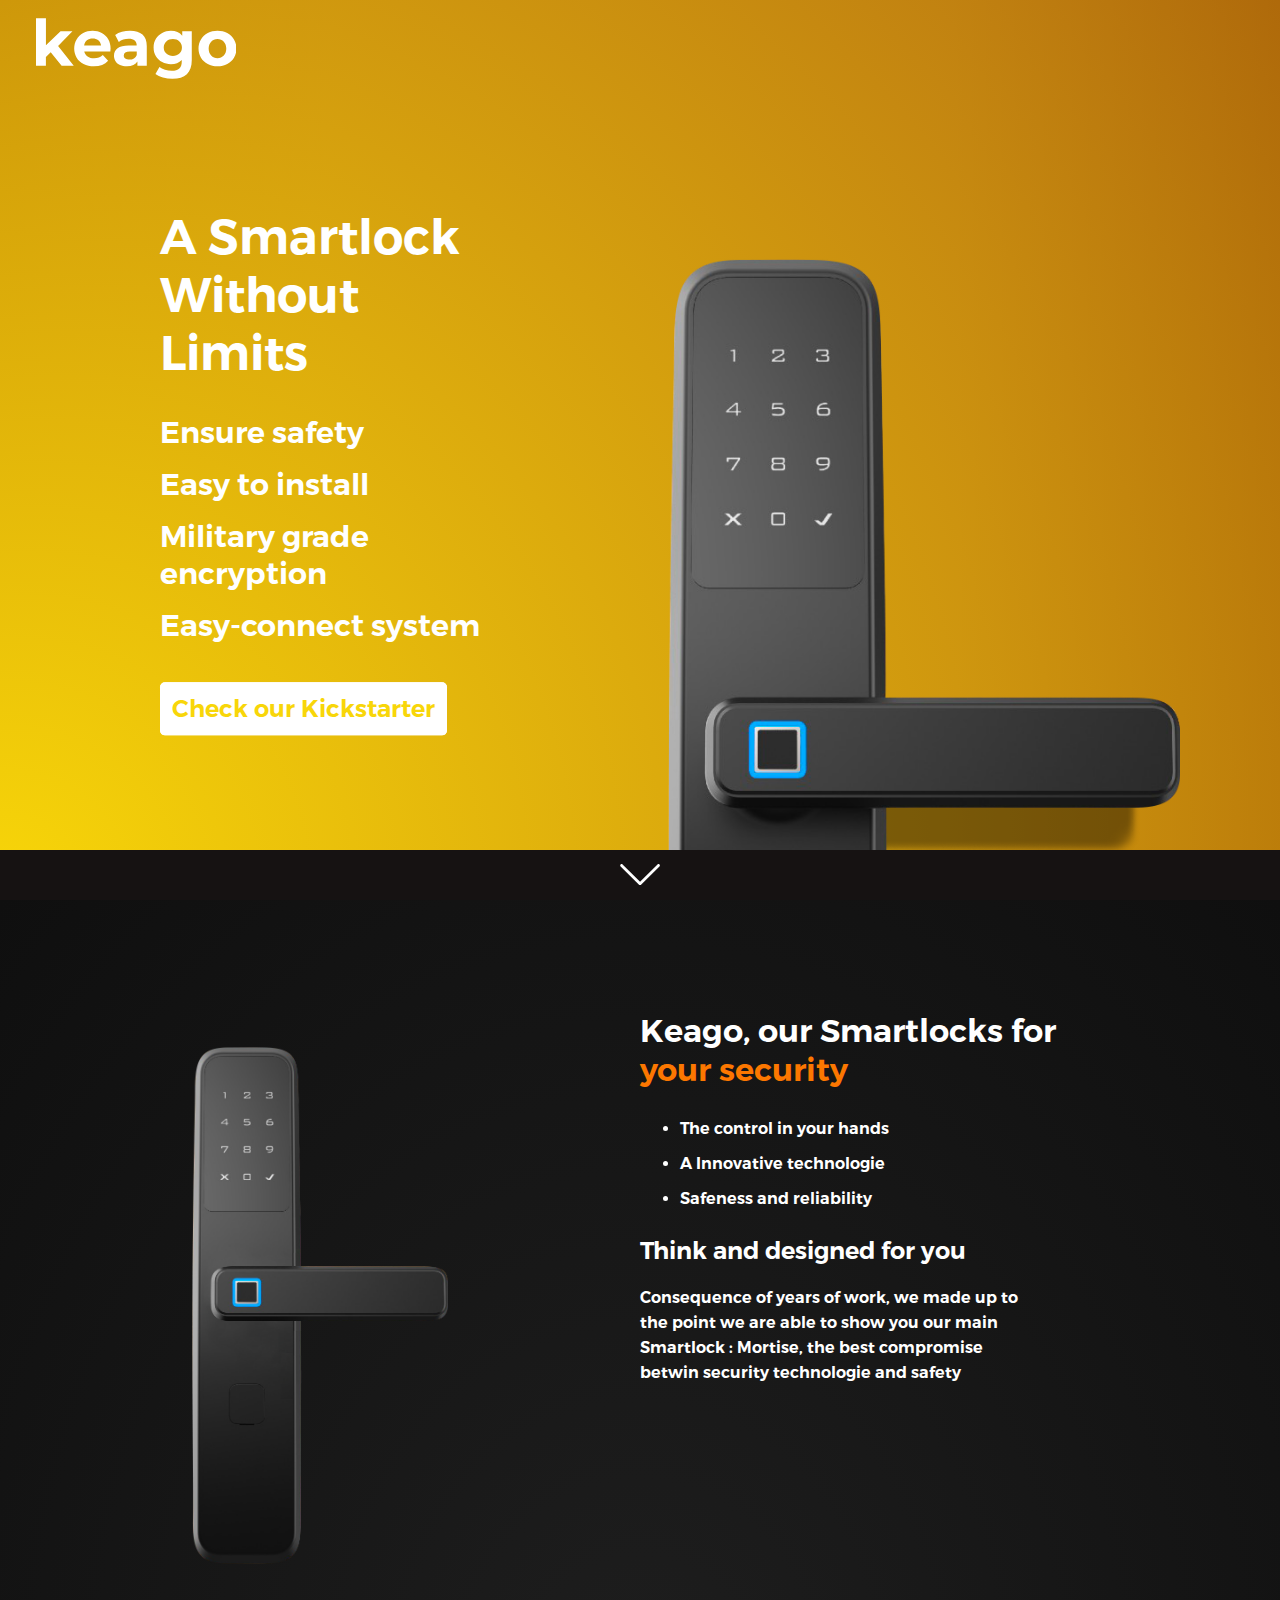
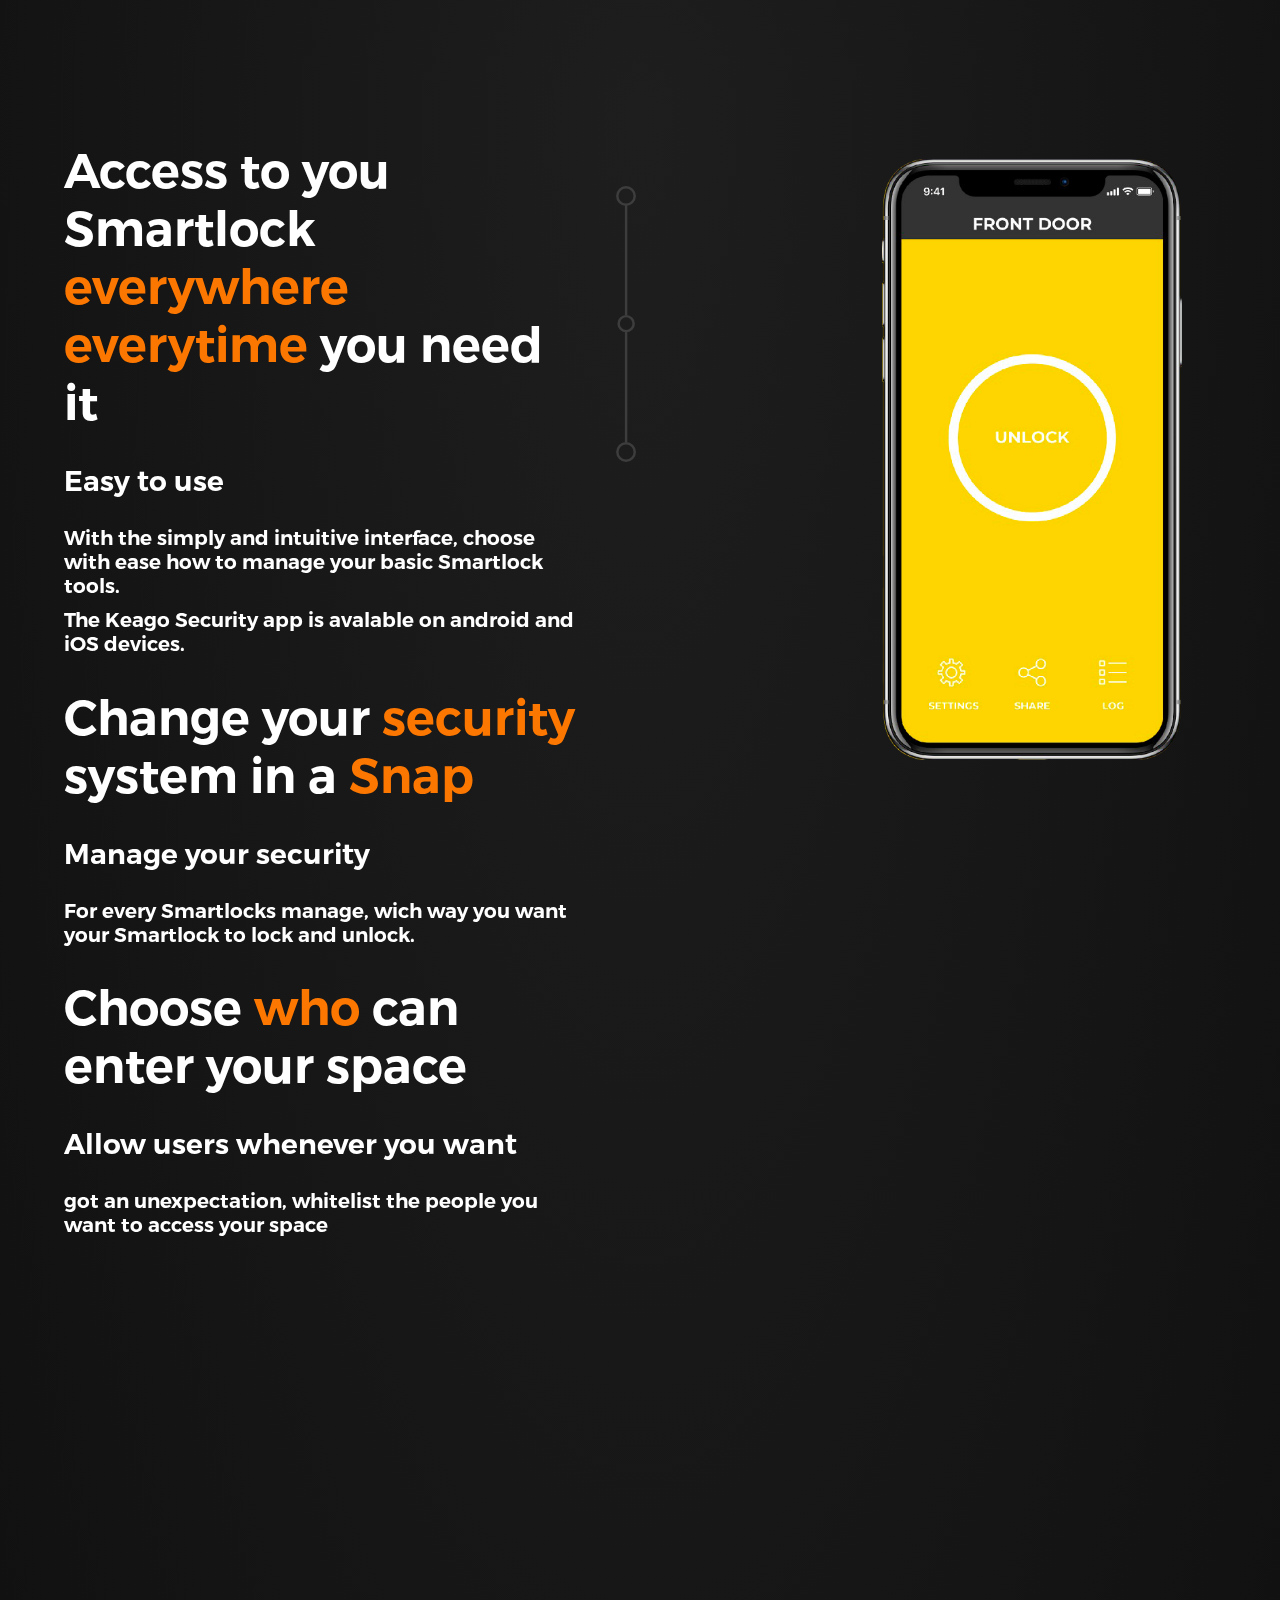
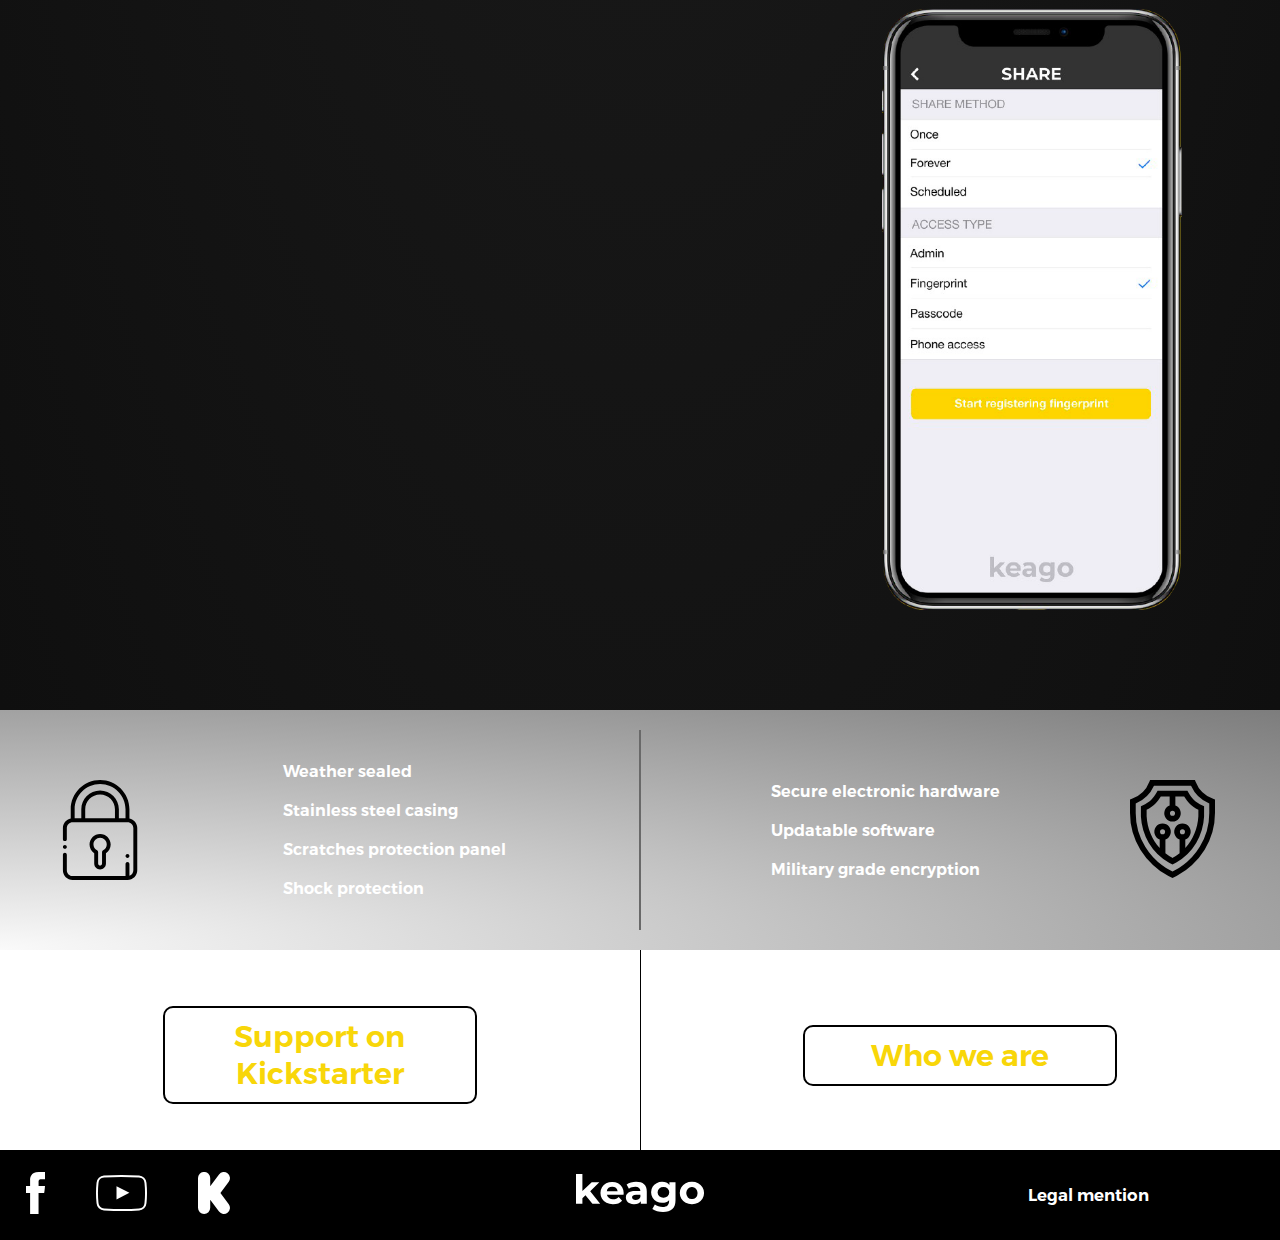
==== commit 7da077da: "Final V5" ====
--- a/index.html
+++ b/index.html
@@ -2,7 +2,7 @@
 <html lang="en">
   <head>
     <meta charset="utf-8">
-    <title>Modèle de page</title>
+    <title>Keago</title>
     <meta name="description" content="Contenu de ma page">
     <meta name="author" content="Équipe 20 P2022 HÉTIC">
     <meta name="viewport" content="width=device-width, initial-scale=1.0">
--- a/styles/style.css
+++ b/styles/style.css
@@ -1,10 +1,3 @@
-@font-face {
-	font-family: "TruenoSBd";
-	src: url("../../fonts/TruenoSBd.woff") format("woff"),
-		 url("../../fonts/TruenoSBd.woff2") format("woff2"),
-     url("../../fonts/TruenoSBd.otf") format("otf");
-};
-
 @charset "UTF-8";
 body { margin: 0 auto; background: #f8d609; }
 
@@ -194,6 +187,8 @@
 
 .email_button:hover { background-color: #F8D609; color: black; transition: all ease-in 0.2s; }
 
+#to-copy { position: fixed; bottom: -1000px; }
+
 @media screen and (max-width: 1470px) { .howAreWe_allVisual { width: 70vw; }
   .howAreWe_Visual { width: 30%; }
   .timeline_visual { top: -20vh; } }
@@ -213,11 +208,11 @@
 
 .newProd .description .txt p { margin: 15px 0; width: 100%; font-size: 1.875rem; }
 
-.newProd .description a { text-decoration: none; color: #f8d609; padding: 10px; border: 1px solid white; background-color: white; border-radius: 5px; margin-top: 10px; }
-
-.newProd .description a:hover { color: white; background-color: #009E74; transition-duration: 300ms; }
-
-.newProd .produit { background: url("../images/serrure.png") no-repeat; background-position: bottom 0 right 100px; background-size: 45%; background-attachment: fixed; height: 100vh; min-height: 570px; }
+.newProd .description a { text-decoration: none; color: #f8d609; padding: 10px; border: 2px solid white; background-color: white; border-radius: 5px; margin-top: 10px; }
+
+.newProd .description a:hover { color: black; background-color: #f8d609; transition-duration: 300ms; }
+
+.newProd .produit { background: url("../images/serrure.png") no-repeat; background-position: bottom 0 right 100px; background-size: 40%; background-attachment: fixed; height: 100vh; min-height: 570px; }
 
 .newProd #next { width: 100vw; height: 50px; background-color: #161212; background-image: url("../images/down-arrow.svg"); background-size: 40px; background-repeat: no-repeat; background-position: center; position: absolute; bottom: 0; }
 
@@ -335,12 +330,12 @@
 
 .downButton div a { text-decoration: none; color: #f8d609; padding: 10px; border: 2px solid black; background-color: white; border-radius: 10px; margin-top: 10px; font-size: 30px; width: 290px; text-align: center; }
 
-.downButton div a:hover { color: white; transition-duration: 300ms; }
+.downButton div a:hover { color: black; background-color: #f8d609; transition-duration: 300ms; }
 
 @media screen and (max-width: 700px) { .downButton .kickstarter { width: calc(50vw - 0.5px); }
   .downButton .aboutUs { width: calc(50vw - 0.5px); }
   .downButton div a { width: 200px; } }
 /** Lien End **/
-@font-face { font-family: "TruenoSBd"; src: url("../../fonts/TruenoSBd.woff") format("woff"), url("../../fonts/TruenoSBd.woff2") format("woff2"), url("../../fonts/TruenoSBd.otf") format("otf"); }
+@font-face { font-family: "TruenoSBd"; src: url("../fonts/TruenoSBd.woff") format("woff"), url("../fonts/TruenoSBd.woff2") format("woff2"), url(" ../fonts/TruenoSBd.otf") format("otf"); }
 
 /*# sourceMappingURL=style.css.map */
